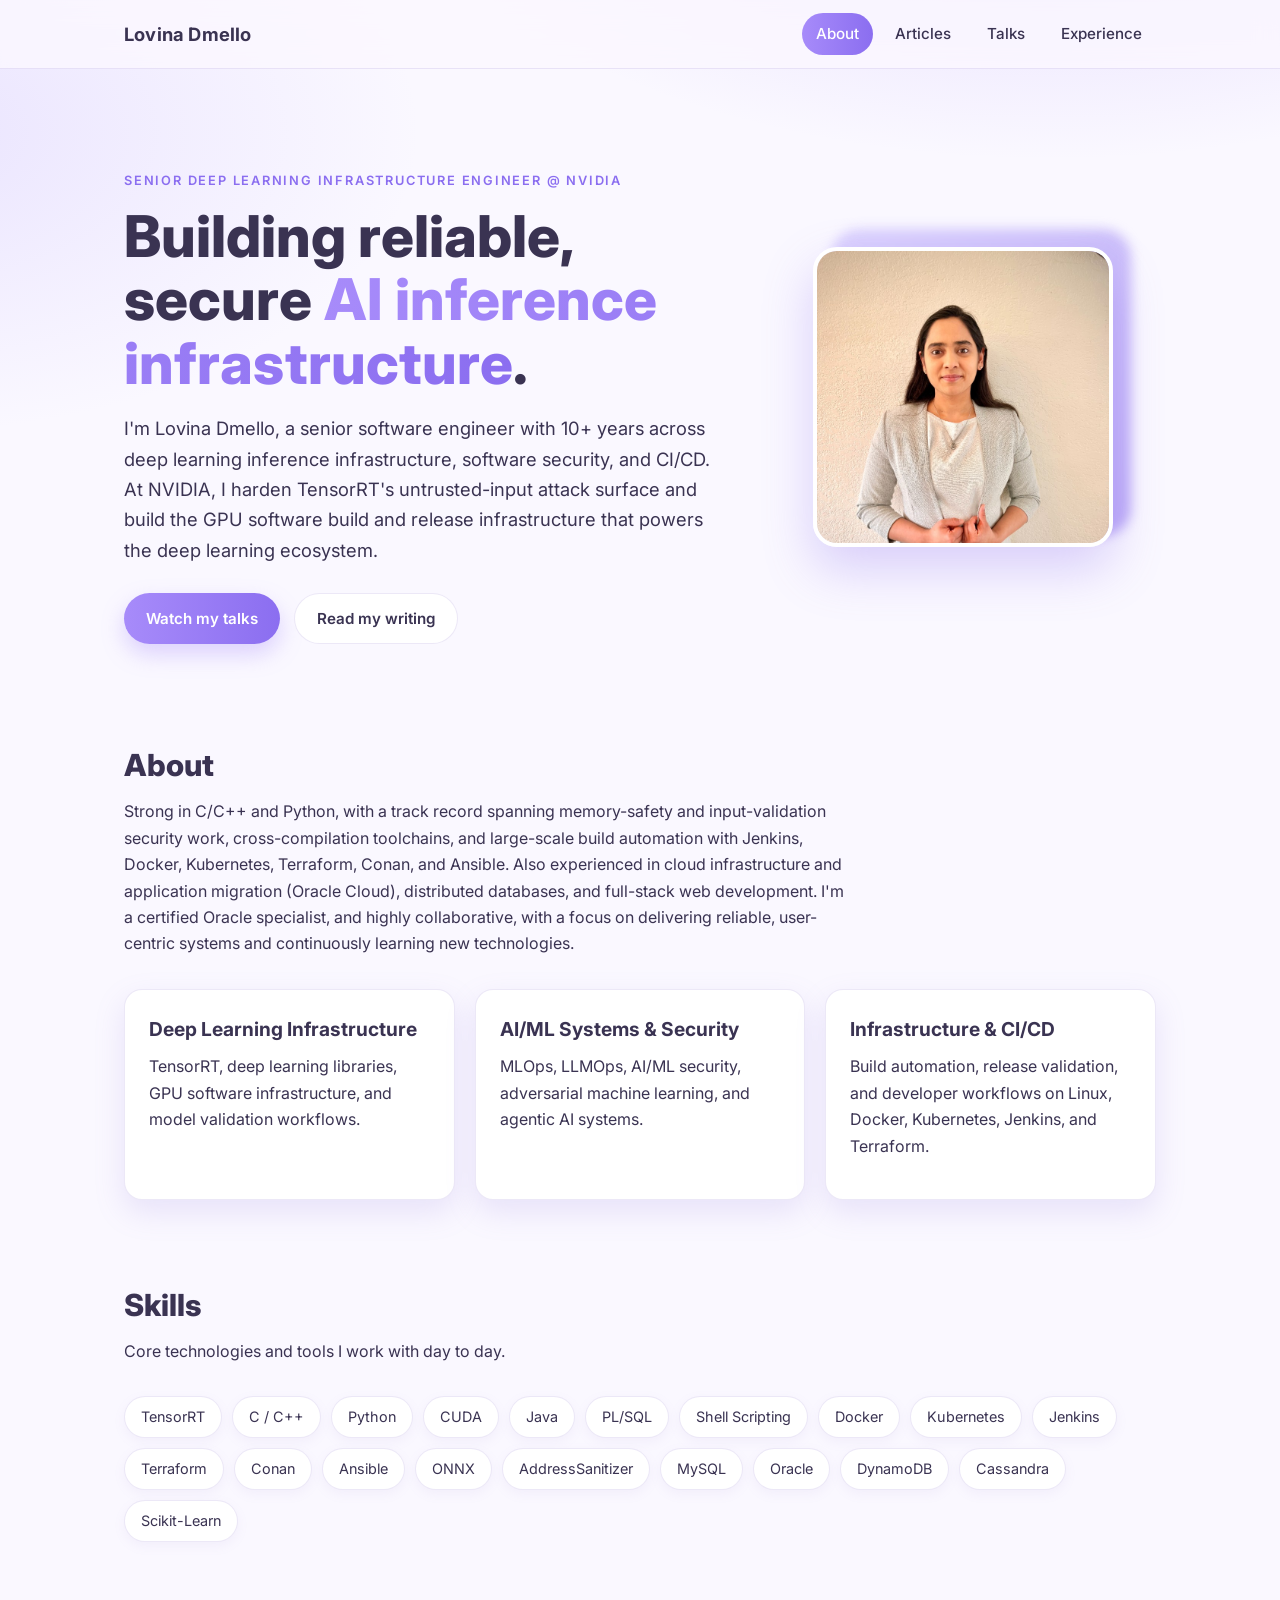
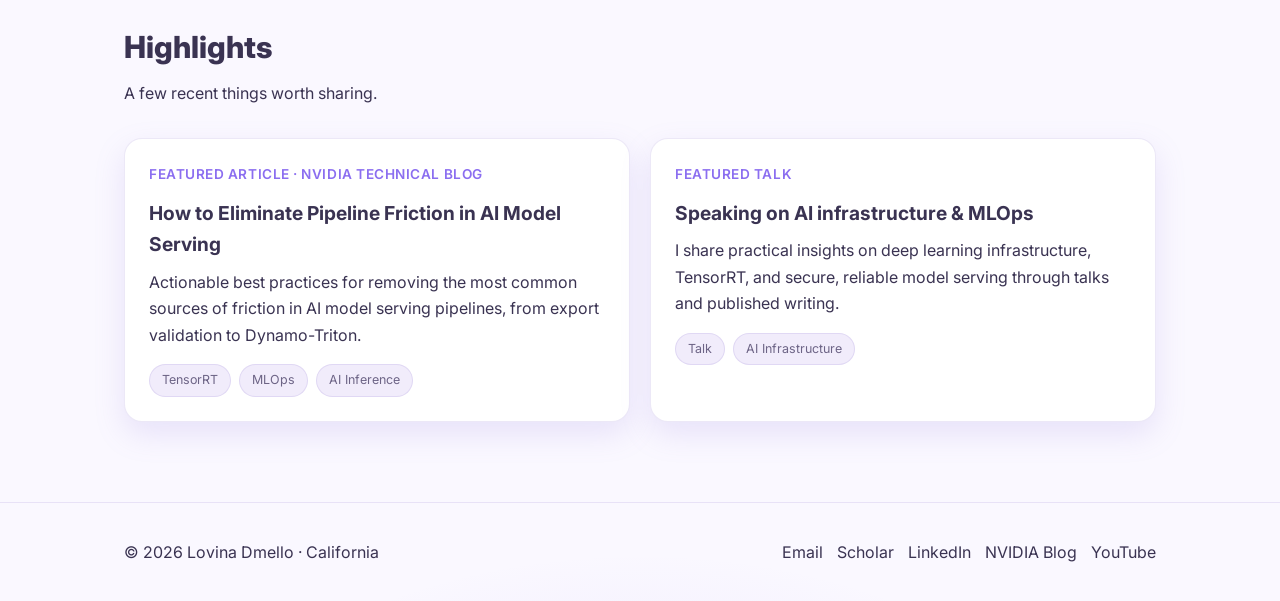
==== index.html @ cf15a2bb "feat: build personal portfolio site with about, articles, talks, and experience Add multi-page GitHu" ====
<!DOCTYPE html>
<html lang="en">
<head>
  <meta charset="UTF-8" />
  <meta name="viewport" content="width=device-width, initial-scale=1.0" />
  <title>Lovina Dmello - Senior Deep Learning Infrastructure Engineer</title>
  <meta name="description" content="Lovina Dmello is a Senior Deep Learning Infrastructure Software Engineer at NVIDIA working on TensorRT security, GPU build & release infrastructure, and MLOps." />
  <link rel="preconnect" href="https://fonts.googleapis.com" />
  <link rel="preconnect" href="https://fonts.gstatic.com" crossorigin />
  <link href="https://fonts.googleapis.com/css2?family=Inter:wght@400;500;600;700;800&display=swap" rel="stylesheet" />
  <link rel="stylesheet" href="styles.css" />
</head>
<body>
  <nav class="nav">
    <div class="nav-inner">
      <a class="brand" href="index.html">Lovina <span>Dmello</span></a>
      <div class="nav-links">
        <a href="index.html" class="active">About</a>
        <a href="articles.html">Articles</a>
        <a href="talks.html">Talks</a>
        <a href="experience.html">Experience</a>
      </div>
    </div>
  </nav>

  <header class="hero">
    <div class="container">
      <div class="hero-grid">
        <div>
          <p class="eyebrow">Senior Deep Learning Infrastructure Engineer @ NVIDIA</p>
          <h1>Building reliable, secure <span class="grad">AI inference infrastructure</span>.</h1>
          <p class="lead">
            I'm Lovina Dmello, a senior software engineer with 10+ years across deep
            learning inference infrastructure, software security, and CI/CD. At NVIDIA,
            I harden TensorRT's untrusted-input attack surface and build the GPU software
            build and release infrastructure that powers the deep learning ecosystem.
          </p>
          <div class="cta-row">
            <a class="btn btn-primary" href="talks.html">Watch my talks</a>
            <a class="btn btn-ghost" href="articles.html">Read my writing</a>
          </div>
        </div>
        <div class="hero-photo">
          <img src="assets/lovina.png" alt="Lovina Dmello" />
        </div>
      </div>
    </div>
  </header>

  <section>
    <div class="container">
      <h2 class="section-title">About</h2>
      <p class="section-sub">
        Strong in C/C++ and Python, with a track record spanning memory-safety and
        input-validation security work, cross-compilation toolchains, and large-scale
        build automation with Jenkins, Docker, Kubernetes, Terraform, Conan, and Ansible.
        Also experienced in cloud infrastructure and application migration (Oracle Cloud),
        distributed databases, and full-stack web development. I'm a certified Oracle
        specialist, and highly collaborative, with a focus on delivering reliable, user-centric
        systems and continuously learning new technologies.
      </p>

      <div class="grid grid-3">
        <div class="card">
          <h3>Deep Learning Infrastructure</h3>
          <p>TensorRT, deep learning libraries, GPU software infrastructure, and model validation workflows.</p>
        </div>
        <div class="card">
          <h3>AI/ML Systems &amp; Security</h3>
          <p>MLOps, LLMOps, AI/ML security, adversarial machine learning, and agentic AI systems.</p>
        </div>
        <div class="card">
          <h3>Infrastructure &amp; CI/CD</h3>
          <p>Build automation, release validation, and developer workflows on Linux, Docker, Kubernetes, Jenkins, and Terraform.</p>
        </div>
      </div>
    </div>
  </section>

  <section>
    <div class="container">
      <h2 class="section-title">Skills</h2>
      <p class="section-sub">Core technologies and tools I work with day to day.</p>
      <div class="chips">
        <span class="chip">TensorRT</span>
        <span class="chip">C / C++</span>
        <span class="chip">Python</span>
        <span class="chip">CUDA</span>
        <span class="chip">Java</span>
        <span class="chip">PL/SQL</span>
        <span class="chip">Shell Scripting</span>
        <span class="chip">Docker</span>
        <span class="chip">Kubernetes</span>
        <span class="chip">Jenkins</span>
        <span class="chip">Terraform</span>
        <span class="chip">Conan</span>
        <span class="chip">Ansible</span>
        <span class="chip">ONNX</span>
        <span class="chip">AddressSanitizer</span>
        <span class="chip">MySQL</span>
        <span class="chip">Oracle</span>
        <span class="chip">DynamoDB</span>
        <span class="chip">Cassandra</span>
        <span class="chip">Scikit-Learn</span>
      </div>
    </div>
  </section>

  <section>
    <div class="container">
      <h2 class="section-title">Highlights</h2>
      <p class="section-sub">A few recent things worth sharing.</p>
      <div class="grid grid-2">
        <a class="card" href="articles.html" style="text-decoration:none;color:inherit;">
          <div class="meta">FEATURED ARTICLE · NVIDIA TECHNICAL BLOG</div>
          <h3>How to Eliminate Pipeline Friction in AI Model Serving</h3>
          <p>Actionable best practices for removing the most common sources of friction in AI model serving pipelines, from export validation to Dynamo-Triton.</p>
          <div class="tag-row">
            <span class="tag">TensorRT</span>
            <span class="tag">MLOps</span>
            <span class="tag">AI Inference</span>
          </div>
        </a>
        <a class="card" href="talks.html" style="text-decoration:none;color:inherit;">
          <div class="meta">FEATURED TALK</div>
          <h3>Speaking on AI infrastructure &amp; MLOps</h3>
          <p>I share practical insights on deep learning infrastructure, TensorRT, and secure, reliable model serving through talks and published writing.</p>
          <div class="tag-row">
            <span class="tag">Talk</span>
            <span class="tag">AI Infrastructure</span>
          </div>
        </a>
      </div>
    </div>
  </section>

  <footer>
    <div class="container footer-inner">
      <div>© <span id="year"></span> Lovina Dmello · California</div>
      <div class="social">
        <a href="mailto:lovina.dmello.06@gmail.com">Email</a>
        <a href="https://scholar.google.com/citations?user=vqytSYoAAAAJ&hl=en" target="_blank" rel="noopener">Scholar</a>
        <a href="https://linkedin.com/in/lovina25" target="_blank" rel="noopener">LinkedIn</a>
        <a href="https://developer.nvidia.com/blog/author/ldmello/" target="_blank" rel="noopener">NVIDIA Blog</a>
        <a href="https://www.youtube.com/watch?v=XjI-AR4pt7Y" target="_blank" rel="noopener">YouTube</a>
      </div>
    </div>
  </footer>

  <script>
    document.getElementById("year").textContent = new Date().getFullYear();
  </script>
</body>
</html>
---- styles.css ----
:root {
  --bg: #faf8ff;
  --bg-soft: #f1ecfb;
  --card: #ffffff;
  --card-hover: #fbf8ff;
  --text: #3a3352;
  --muted: #3a3352;
  --accent: #a78bfa; /* lavender */
  --accent-2: #8b6ef0; /* violet */
  --accent-soft: #c4b5fd; /* light lavender */
  --border: rgba(120, 90, 200, 0.14);
  --shadow: 0 12px 30px rgba(150, 125, 220, 0.18);
  --radius: 18px;
  --max: 1080px;
}

* {
  box-sizing: border-box;
}

html {
  scroll-behavior: smooth;
}

body {
  margin: 0;
  font-family: "Inter", -apple-system, BlinkMacSystemFont, "Segoe UI", Roboto,
    Helvetica, Arial, sans-serif;
  background: radial-gradient(
      1100px 560px at 82% -8%,
      rgba(167, 139, 250, 0.30),
      transparent 60%
    ),
    radial-gradient(
      900px 520px at -8% 6%,
      rgba(196, 181, 253, 0.30),
      transparent 58%
    ),
    radial-gradient(
      820px 520px at 50% 112%,
      rgba(139, 110, 240, 0.16),
      transparent 60%
    ),
    var(--bg);
  color: var(--text);
  line-height: 1.65;
  -webkit-font-smoothing: antialiased;
}

a {
  color: #8b6ef0;
  text-decoration: none;
}

a:hover {
  text-decoration: underline;
}

.container {
  max-width: var(--max);
  margin: 0 auto;
  padding: 0 24px;
}

/* Navbar */
.nav {
  position: sticky;
  top: 0;
  z-index: 50;
  backdrop-filter: blur(12px);
  background: rgba(251, 248, 255, 0.78);
  border-bottom: 1px solid var(--border);
}

.nav-inner {
  display: flex;
  align-items: center;
  justify-content: space-between;
  height: 68px;
  max-width: var(--max);
  margin: 0 auto;
  padding: 0 24px;
}

.brand {
  font-weight: 700;
  font-size: 1.15rem;
  color: var(--text);
  letter-spacing: 0.2px;
}

.brand span {
  color: inherit;
}

.nav-links {
  display: flex;
  gap: 8px;
  flex-wrap: wrap;
}

.nav-links a {
  color: var(--muted);
  padding: 8px 14px;
  border-radius: 999px;
  font-weight: 500;
  font-size: 0.95rem;
  transition: all 0.2s ease;
}

.nav-links a:hover {
  color: var(--text);
  background: var(--bg-soft);
  text-decoration: none;
}

.nav-links a.active {
  color: #ffffff;
  background: linear-gradient(90deg, var(--accent), var(--accent-2));
}

/* Hero */
.hero {
  padding: 88px 0 56px;
}

.hero-grid {
  display: grid;
  grid-template-columns: 1.4fr 0.9fr;
  gap: 48px;
  align-items: center;
}

.hero-photo {
  position: relative;
  justify-self: center;
}

.hero-photo img {
  width: 300px;
  height: 300px;
  object-fit: cover;
  object-position: center top;
  border-radius: 24px;
  border: 4px solid #ffffff;
  box-shadow: 0 22px 50px rgba(139, 110, 240, 0.30);
}

.hero-photo::after {
  content: "";
  position: absolute;
  inset: -18px -18px 18px 18px;
  border-radius: 28px;
  background: linear-gradient(135deg, var(--accent-soft), var(--accent-2));
  z-index: -1;
  opacity: 0.55;
  filter: blur(6px);
}

.eyebrow {
  color: #8b6ef0;
  font-weight: 600;
  letter-spacing: 0.14em;
  text-transform: uppercase;
  font-size: 0.8rem;
  margin-bottom: 14px;
}

.hero h1 {
  font-size: clamp(2.2rem, 5vw, 3.6rem);
  line-height: 1.1;
  margin: 0 0 18px;
  font-weight: 800;
}

.hero h1 .grad {
  background: linear-gradient(90deg, var(--accent), var(--accent-2));
  -webkit-background-clip: text;
  background-clip: text;
  -webkit-text-fill-color: transparent;
}

.hero p.lead {
  font-size: 1.15rem;
  color: var(--muted);
  max-width: 720px;
}

.cta-row {
  display: flex;
  gap: 14px;
  flex-wrap: wrap;
  margin-top: 28px;
}

.btn {
  display: inline-flex;
  align-items: center;
  gap: 8px;
  padding: 12px 22px;
  border-radius: 999px;
  font-weight: 600;
  font-size: 0.95rem;
  transition: transform 0.15s ease, box-shadow 0.2s ease, background 0.2s ease;
}

.btn:hover {
  text-decoration: none;
  transform: translateY(-2px);
}

.btn-primary {
  background: linear-gradient(90deg, var(--accent), var(--accent-2));
  color: #ffffff;
  box-shadow: 0 10px 22px rgba(167, 139, 250, 0.36);
}

.btn-ghost {
  background: var(--card);
  color: var(--text);
  border: 1px solid var(--border);
}

/* Sections */
section {
  padding: 40px 0;
}

.section-title {
  font-size: 1.9rem;
  font-weight: 800;
  margin: 0 0 8px;
}

.section-sub {
  color: var(--muted);
  margin: 0 0 32px;
  max-width: 720px;
}

.page-head {
  padding: 64px 0 8px;
}

/* Cards */
.grid {
  display: grid;
  gap: 20px;
}

.grid-2 {
  grid-template-columns: repeat(2, 1fr);
}

.grid-3 {
  grid-template-columns: repeat(3, 1fr);
}

.card {
  background: var(--card);
  border: 1px solid var(--border);
  border-radius: var(--radius);
  padding: 24px;
  box-shadow: var(--shadow);
  transition: transform 0.2s ease, background 0.2s ease, border 0.2s ease,
    box-shadow 0.2s ease;
}

.card:hover {
  transform: translateY(-4px);
  background: var(--card-hover);
  border-color: rgba(167, 139, 250, 0.5);
  box-shadow: 0 18px 40px rgba(167, 139, 250, 0.22);
}

.card h3 {
  margin: 0 0 8px;
  font-size: 1.2rem;
}

.card .meta {
  color: #8b6ef0;
  font-size: 0.85rem;
  font-weight: 600;
  letter-spacing: 0.04em;
  margin-bottom: 12px;
}

.card p {
  color: var(--muted);
  margin: 0 0 16px;
}

.tag-row {
  display: flex;
  flex-wrap: wrap;
  gap: 8px;
}

.tag {
  font-size: 0.78rem;
  color: #6d6486;
  background: var(--bg-soft);
  border: 1px solid var(--border);
  padding: 5px 12px;
  border-radius: 999px;
}

/* Talk / video */
.talk {
  display: grid;
  grid-template-columns: 1.1fr 1fr;
  gap: 28px;
  align-items: center;
  background: var(--card);
  border: 1px solid var(--border);
  border-radius: var(--radius);
  padding: 24px;
  box-shadow: var(--shadow);
}

.video-wrap {
  position: relative;
  width: 100%;
  padding-top: 56.25%;
  border-radius: 14px;
  overflow: hidden;
  border: 1px solid var(--border);
}

.video-wrap iframe {
  position: absolute;
  inset: 0;
  width: 100%;
  height: 100%;
  border: 0;
}

/* Experience timeline */
.timeline {
  position: relative;
  margin-left: 6px;
  padding-left: 28px;
  border-left: 2px solid var(--border);
}

.tl-item {
  position: relative;
  padding: 0 0 34px 6px;
}

.tl-item::before {
  content: "";
  position: absolute;
  left: -37px;
  top: 4px;
  width: 14px;
  height: 14px;
  border-radius: 50%;
  background: linear-gradient(90deg, var(--accent), var(--accent-2));
  box-shadow: 0 0 0 4px rgba(167, 139, 250, 0.18);
}

.tl-item .when {
  color: #8b6ef0;
  font-weight: 600;
  font-size: 0.85rem;
}

.tl-item h3 {
  margin: 4px 0 2px;
  font-size: 1.15rem;
}

.tl-item .where {
  color: var(--muted);
  font-weight: 500;
  margin-bottom: 10px;
}

.tl-item ul {
  margin: 0;
  padding-left: 18px;
  color: var(--muted);
}

.tl-item ul li {
  margin-bottom: 6px;
}

/* Chips list (skills) */
.chips {
  display: flex;
  flex-wrap: wrap;
  gap: 10px;
}

.chip {
  background: var(--card);
  border: 1px solid var(--border);
  padding: 8px 16px;
  border-radius: 999px;
  font-size: 0.9rem;
  color: var(--text);
  box-shadow: 0 4px 12px rgba(150, 130, 200, 0.08);
}

.chip:hover {
  border-color: rgba(167, 139, 250, 0.6);
}

/* Footer */
footer {
  border-top: 1px solid var(--border);
  margin-top: 40px;
  padding: 36px 0;
  color: var(--muted);
}

.footer-inner {
  display: flex;
  align-items: center;
  justify-content: space-between;
  flex-wrap: wrap;
  gap: 16px;
}

.social {
  display: flex;
  gap: 14px;
}

.social a {
  color: var(--muted);
}

.social a:hover {
  color: #8b6ef0;
  text-decoration: none;
}

@media (max-width: 820px) {
  .grid-2,
  .grid-3 {
    grid-template-columns: 1fr;
  }
  .talk {
    grid-template-columns: 1fr;
  }
  .hero-grid {
    grid-template-columns: 1fr;
    gap: 40px;
  }
  .hero-photo {
    order: -1;
  }
  .hero-photo img {
    width: 240px;
    height: 240px;
  }
  .nav-inner {
    height: auto;
    padding: 12px 24px;
    flex-direction: column;
    gap: 10px;
  }
}
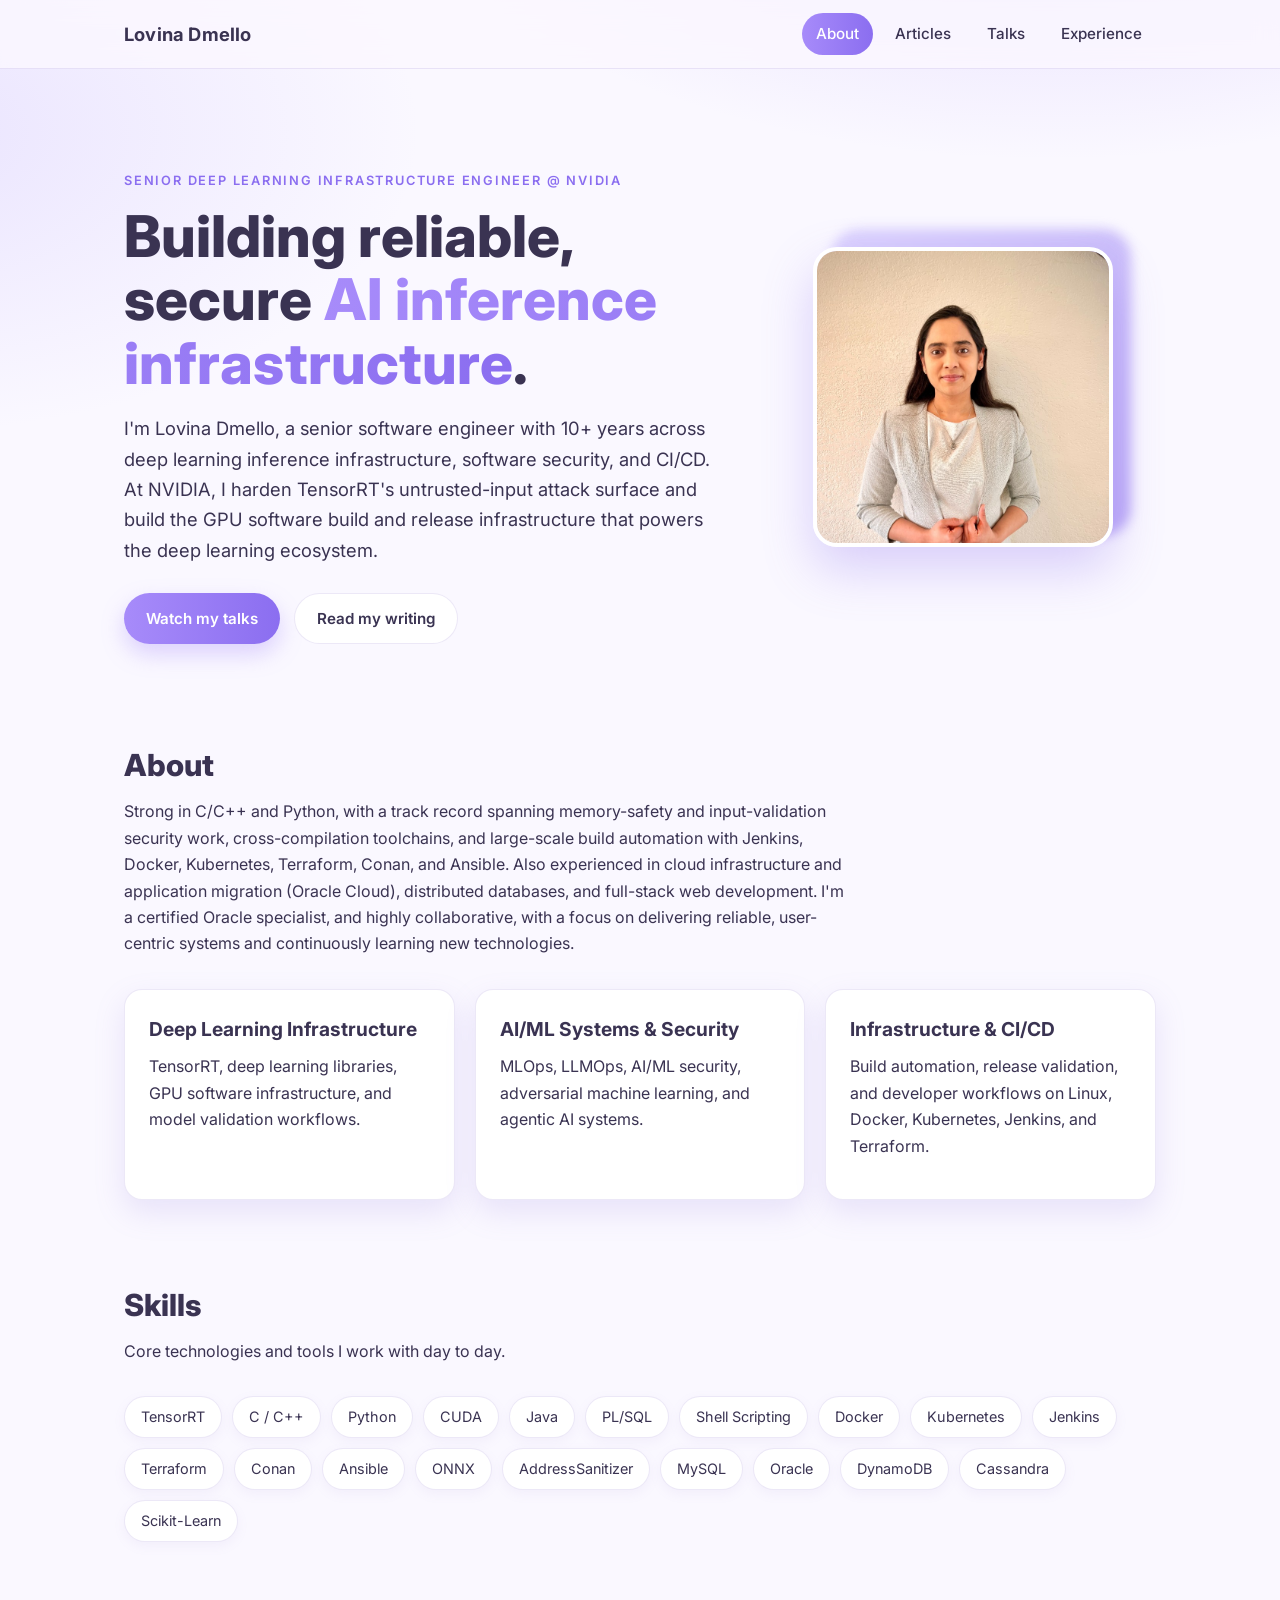
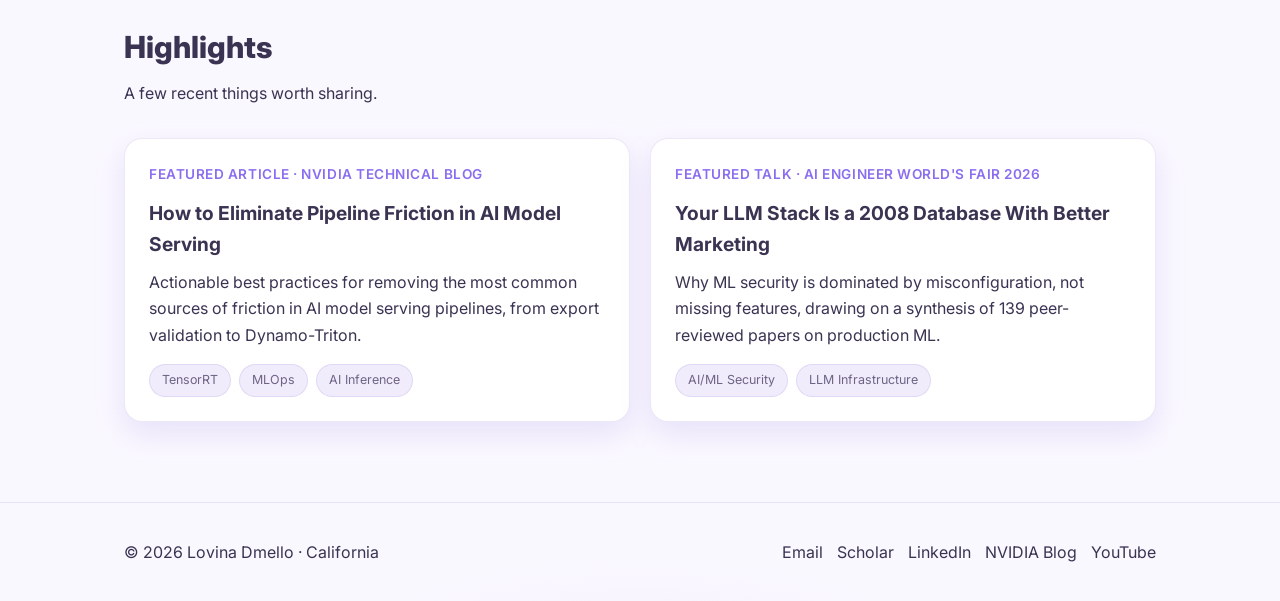
==== commit 6225b3eb: "fix: correct featured talk title and description to match actual YouTube video Update talk to 'Your " ====
--- a/index.html
+++ b/index.html
@@ -122,12 +122,12 @@
           </div>
         </a>
         <a class="card" href="talks.html" style="text-decoration:none;color:inherit;">
-          <div class="meta">FEATURED TALK</div>
-          <h3>Speaking on AI infrastructure &amp; MLOps</h3>
-          <p>I share practical insights on deep learning infrastructure, TensorRT, and secure, reliable model serving through talks and published writing.</p>
+          <div class="meta">FEATURED TALK · AI ENGINEER WORLD'S FAIR 2026</div>
+          <h3>Your LLM Stack Is a 2008 Database With Better Marketing</h3>
+          <p>Why ML security is dominated by misconfiguration, not missing features, drawing on a synthesis of 139 peer-reviewed papers on production ML.</p>
           <div class="tag-row">
-            <span class="tag">Talk</span>
-            <span class="tag">AI Infrastructure</span>
+            <span class="tag">AI/ML Security</span>
+            <span class="tag">LLM Infrastructure</span>
           </div>
         </a>
       </div>
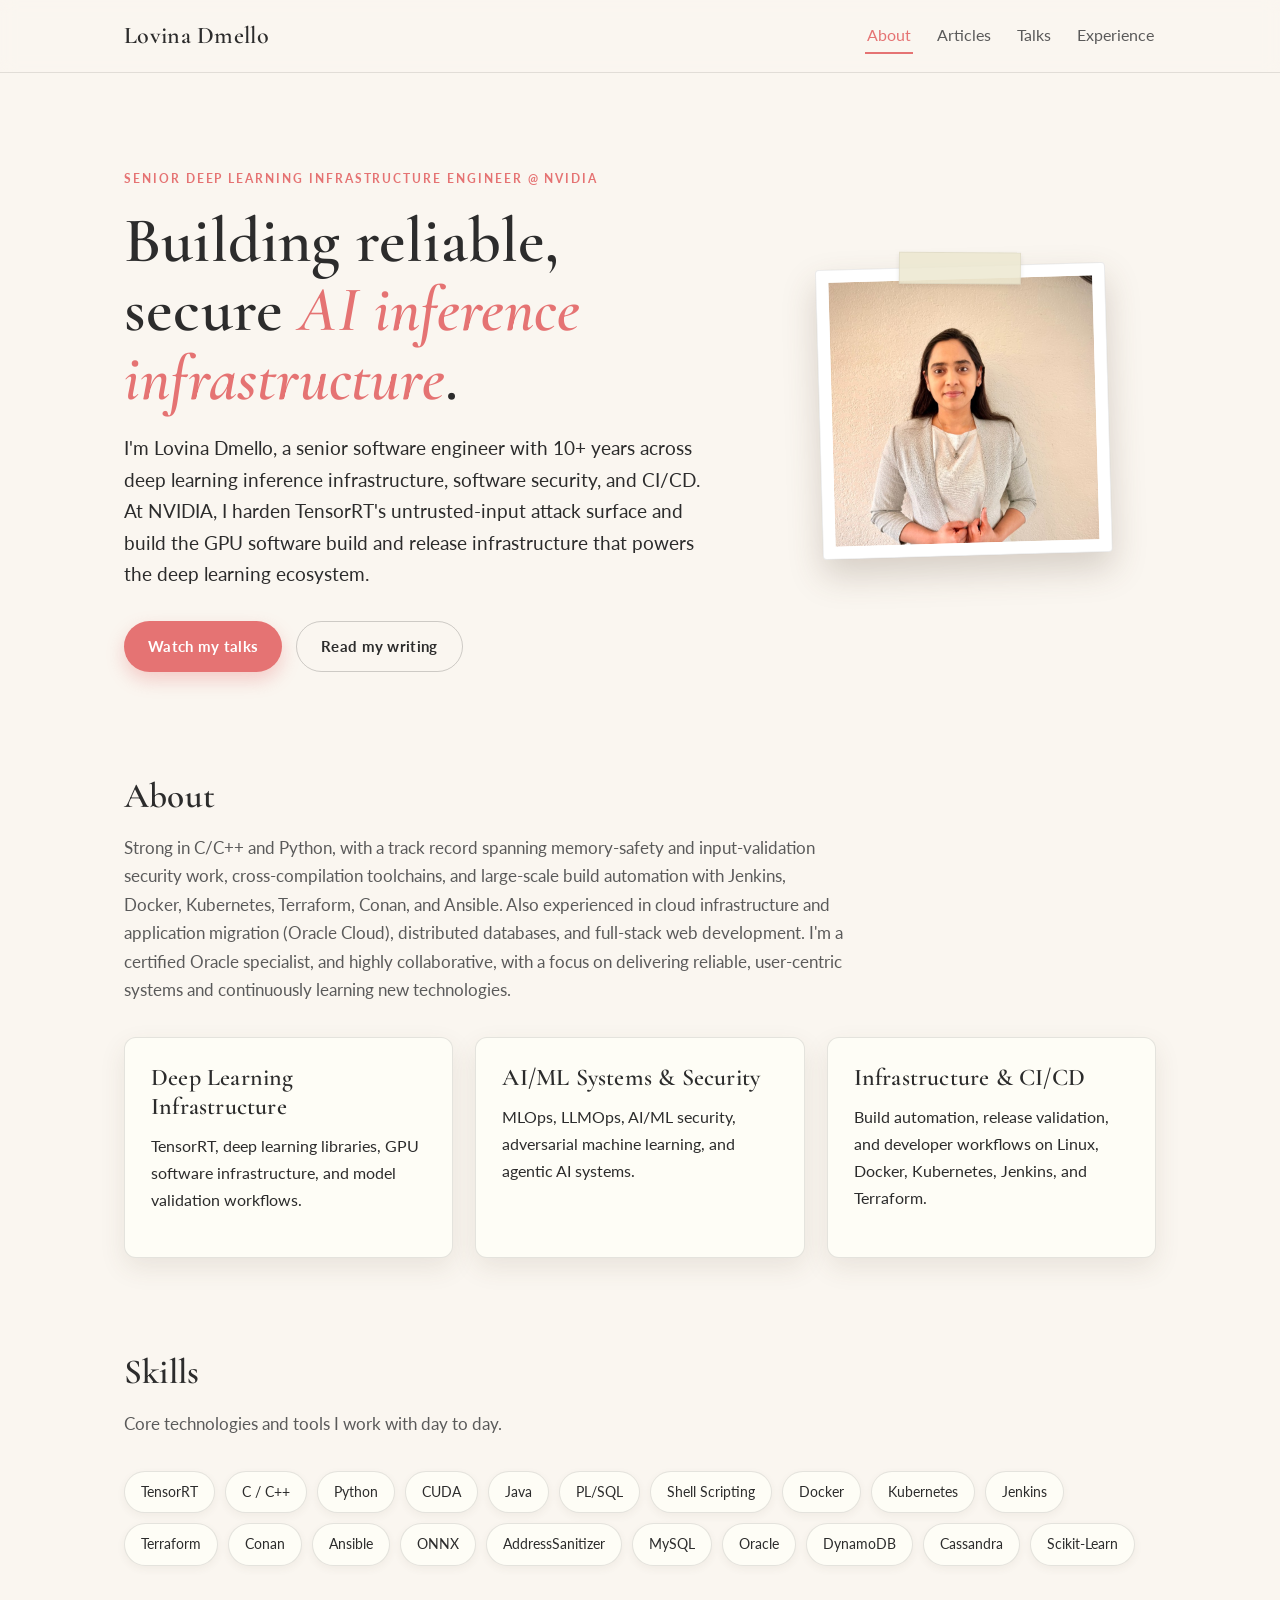
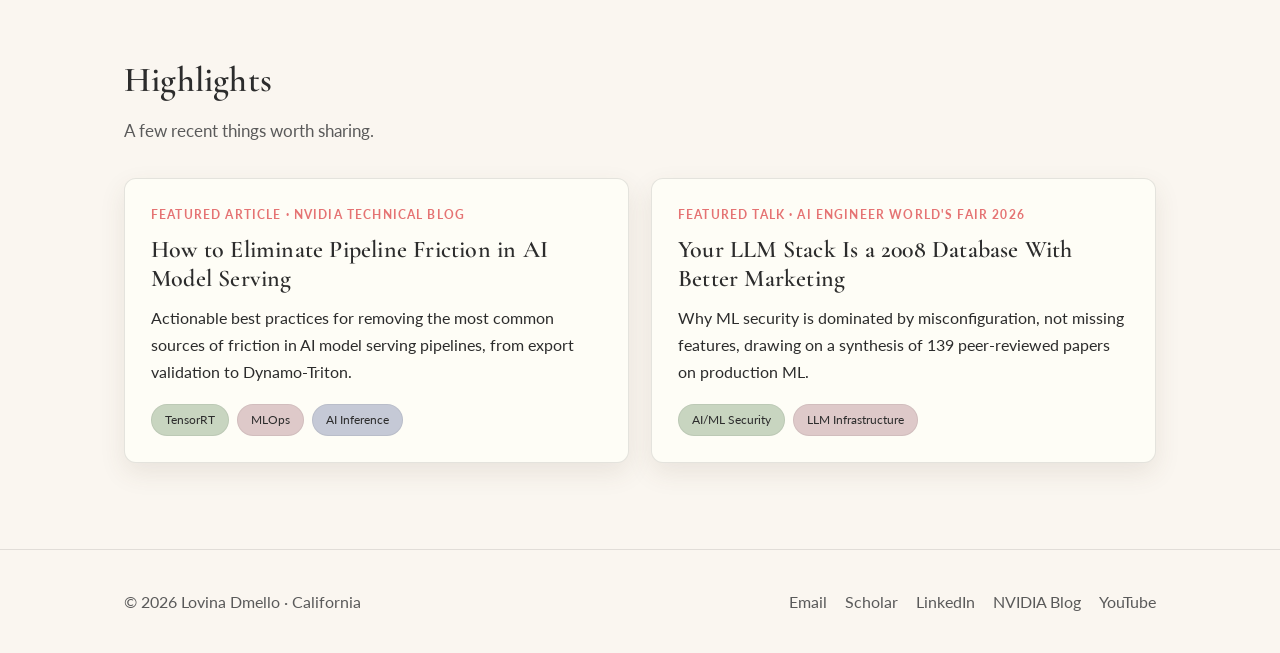
==== commit 64e850ce: "style: adopt calm paper theme with Cormorant Garamond and Lato Rework the site palette to a warm pap" ====
--- a/index.html
+++ b/index.html
@@ -7,7 +7,7 @@
   <meta name="description" content="Lovina Dmello is a Senior Deep Learning Infrastructure Software Engineer at NVIDIA working on TensorRT security, GPU build & release infrastructure, and MLOps." />
   <link rel="preconnect" href="https://fonts.googleapis.com" />
   <link rel="preconnect" href="https://fonts.gstatic.com" crossorigin />
-  <link href="https://fonts.googleapis.com/css2?family=Inter:wght@400;500;600;700;800&display=swap" rel="stylesheet" />
+  <link href="https://fonts.googleapis.com/css2?family=Cormorant+Garamond:ital,wght@0,400;0,500;0,600;1,400;1,500;1,600&family=Lato:ital,wght@0,300;0,400;0,700;1,400&display=swap" rel="stylesheet" />
   <link rel="stylesheet" href="styles.css" />
 </head>
 <body>
--- a/styles.css
+++ b/styles.css
@@ -1,16 +1,26 @@
 :root {
-  --bg: #faf8ff;
-  --bg-soft: #f1ecfb;
-  --card: #ffffff;
-  --card-hover: #fbf8ff;
-  --text: #3a3352;
-  --muted: #3a3352;
-  --accent: #a78bfa; /* lavender */
-  --accent-2: #8b6ef0; /* violet */
-  --accent-soft: #c4b5fd; /* light lavender */
-  --border: rgba(120, 90, 200, 0.14);
-  --shadow: 0 12px 30px rgba(150, 125, 220, 0.18);
-  --radius: 18px;
+  --font-serif: "Cormorant Garamond", Georgia, serif;
+  --font-body: "Lato", -apple-system, BlinkMacSystemFont, "Segoe UI", sans-serif;
+
+  --paper-bg: #faf6f0;
+  --paper-card: #fefdf6;
+  --cream: #ede8d0;
+  --coral: #e57373;
+  --coral-soft: #f0a5a5;
+
+  --ink-dark: #2c2c2c;
+  --ink-mid: #5a5a5a;
+  --ink-light: #8a8a8a;
+  --link: #5472d3;
+
+  --sage: #c8d5c0;
+  --rose: #dec9c9;
+  --blue-gray: #c5c9d6;
+  --taupe: #d9cfc4;
+
+  --border: rgba(0, 0, 0, 0.1);
+  --shadow: 0 10px 26px rgba(90, 70, 50, 0.10);
+  --radius: 12px;
   --max: 1080px;
 }
 
@@ -24,31 +34,28 @@
 
 body {
   margin: 0;
-  font-family: "Inter", -apple-system, BlinkMacSystemFont, "Segoe UI", Roboto,
-    Helvetica, Arial, sans-serif;
-  background: radial-gradient(
-      1100px 560px at 82% -8%,
-      rgba(167, 139, 250, 0.30),
-      transparent 60%
-    ),
-    radial-gradient(
-      900px 520px at -8% 6%,
-      rgba(196, 181, 253, 0.30),
-      transparent 58%
-    ),
-    radial-gradient(
-      820px 520px at 50% 112%,
-      rgba(139, 110, 240, 0.16),
-      transparent 60%
-    ),
-    var(--bg);
-  color: var(--text);
-  line-height: 1.65;
+  font-family: var(--font-body);
+  font-weight: 400;
+  background-color: var(--paper-bg);
+  color: var(--ink-dark);
+  line-height: 1.7;
   -webkit-font-smoothing: antialiased;
 }
 
+h1,
+h2,
+h3,
+.brand,
+.section-title,
+.hero h1,
+.card h3 {
+  font-family: var(--font-serif);
+  font-weight: 600;
+  letter-spacing: 0.2px;
+}
+
 a {
-  color: #8b6ef0;
+  color: var(--link);
   text-decoration: none;
 }
 
@@ -67,8 +74,8 @@
   position: sticky;
   top: 0;
   z-index: 50;
-  backdrop-filter: blur(12px);
-  background: rgba(251, 248, 255, 0.78);
+  backdrop-filter: blur(8px);
+  background: rgba(250, 246, 240, 0.82);
   border-bottom: 1px solid var(--border);
 }
 
@@ -76,17 +83,16 @@
   display: flex;
   align-items: center;
   justify-content: space-between;
-  height: 68px;
+  height: 72px;
   max-width: var(--max);
   margin: 0 auto;
   padding: 0 24px;
 }
 
 .brand {
-  font-weight: 700;
-  font-size: 1.15rem;
-  color: var(--text);
-  letter-spacing: 0.2px;
+  font-size: 1.5rem;
+  color: var(--ink-dark);
+  letter-spacing: 0.3px;
 }
 
 .brand span {
@@ -95,94 +101,97 @@
 
 .nav-links {
   display: flex;
-  gap: 8px;
+  gap: 22px;
   flex-wrap: wrap;
 }
 
 .nav-links a {
-  color: var(--muted);
-  padding: 8px 14px;
-  border-radius: 999px;
-  font-weight: 500;
-  font-size: 0.95rem;
-  transition: all 0.2s ease;
+  color: var(--ink-mid);
+  font-size: 0.98rem;
+  font-weight: 400;
+  padding: 4px 2px;
+  border-bottom: 2px solid transparent;
+  transition: color 0.2s ease, border-color 0.2s ease;
 }
 
 .nav-links a:hover {
-  color: var(--text);
-  background: var(--bg-soft);
+  color: var(--ink-dark);
   text-decoration: none;
+  border-bottom-color: var(--coral-soft);
 }
 
 .nav-links a.active {
-  color: #ffffff;
-  background: linear-gradient(90deg, var(--accent), var(--accent-2));
+  color: var(--coral);
+  border-bottom-color: var(--coral);
 }
 
 /* Hero */
 .hero {
-  padding: 88px 0 56px;
+  padding: 84px 0 52px;
 }
 
 .hero-grid {
   display: grid;
   grid-template-columns: 1.4fr 0.9fr;
-  gap: 48px;
+  gap: 52px;
   align-items: center;
 }
 
 .hero-photo {
   position: relative;
   justify-self: center;
+  transform: rotate(-1.6deg);
 }
 
 .hero-photo img {
-  width: 300px;
-  height: 300px;
+  width: 290px;
+  height: 290px;
   object-fit: cover;
   object-position: center top;
-  border-radius: 24px;
-  border: 4px solid #ffffff;
-  box-shadow: 0 22px 50px rgba(139, 110, 240, 0.30);
-}
-
-.hero-photo::after {
+  border-radius: 4px;
+  background: #fff;
+  padding: 12px;
+  border: 1px solid rgba(0, 0, 0, 0.08);
+  box-shadow: 0 16px 34px rgba(90, 70, 50, 0.22);
+}
+
+.hero-photo::before {
   content: "";
   position: absolute;
-  inset: -18px -18px 18px 18px;
-  border-radius: 28px;
-  background: linear-gradient(135deg, var(--accent-soft), var(--accent-2));
-  z-index: -1;
-  opacity: 0.55;
-  filter: blur(6px);
+  top: -14px;
+  left: 50%;
+  transform: translateX(-50%) rotate(2deg);
+  width: 120px;
+  height: 30px;
+  background: rgba(237, 232, 208, 0.85);
+  border: 1px solid rgba(0, 0, 0, 0.05);
+  box-shadow: 0 2px 5px rgba(0, 0, 0, 0.08);
 }
 
 .eyebrow {
-  color: #8b6ef0;
-  font-weight: 600;
-  letter-spacing: 0.14em;
+  color: var(--coral);
+  font-weight: 700;
+  letter-spacing: 0.16em;
   text-transform: uppercase;
-  font-size: 0.8rem;
-  margin-bottom: 14px;
+  font-size: 0.76rem;
+  margin-bottom: 16px;
 }
 
 .hero h1 {
-  font-size: clamp(2.2rem, 5vw, 3.6rem);
-  line-height: 1.1;
-  margin: 0 0 18px;
-  font-weight: 800;
+  font-size: clamp(2.6rem, 5.5vw, 4rem);
+  line-height: 1.08;
+  margin: 0 0 20px;
+  color: var(--ink-dark);
 }
 
 .hero h1 .grad {
-  background: linear-gradient(90deg, var(--accent), var(--accent-2));
-  -webkit-background-clip: text;
-  background-clip: text;
-  -webkit-text-fill-color: transparent;
+  color: var(--coral);
+  font-style: italic;
 }
 
 .hero p.lead {
-  font-size: 1.15rem;
-  color: var(--muted);
+  font-size: 1.16rem;
+  color: var(--ink-dark);
   max-width: 720px;
 }
 
@@ -190,17 +199,19 @@
   display: flex;
   gap: 14px;
   flex-wrap: wrap;
-  margin-top: 28px;
+  margin-top: 30px;
 }
 
 .btn {
   display: inline-flex;
   align-items: center;
   gap: 8px;
-  padding: 12px 22px;
+  padding: 12px 24px;
   border-radius: 999px;
-  font-weight: 600;
-  font-size: 0.95rem;
+  font-family: var(--font-body);
+  font-weight: 700;
+  font-size: 0.92rem;
+  letter-spacing: 0.02em;
   transition: transform 0.15s ease, box-shadow 0.2s ease, background 0.2s ease;
 }
 
@@ -210,42 +221,51 @@
 }
 
 .btn-primary {
-  background: linear-gradient(90deg, var(--accent), var(--accent-2));
-  color: #ffffff;
-  box-shadow: 0 10px 22px rgba(167, 139, 250, 0.36);
+  background: var(--coral);
+  color: #fff;
+  box-shadow: 0 8px 18px rgba(229, 115, 115, 0.32);
+}
+
+.btn-primary:hover {
+  background: #d96666;
 }
 
 .btn-ghost {
-  background: var(--card);
-  color: var(--text);
-  border: 1px solid var(--border);
+  background: transparent;
+  color: var(--ink-dark);
+  border: 1px solid rgba(0, 0, 0, 0.18);
+}
+
+.btn-ghost:hover {
+  background: rgba(0, 0, 0, 0.03);
 }
 
 /* Sections */
 section {
-  padding: 40px 0;
+  padding: 42px 0;
 }
 
 .section-title {
-  font-size: 1.9rem;
-  font-weight: 800;
+  font-size: 2.2rem;
   margin: 0 0 8px;
+  color: var(--ink-dark);
 }
 
 .section-sub {
-  color: var(--muted);
+  color: var(--ink-mid);
   margin: 0 0 32px;
   max-width: 720px;
+  font-size: 1.05rem;
 }
 
 .page-head {
-  padding: 64px 0 8px;
+  padding: 66px 0 8px;
 }
 
 /* Cards */
 .grid {
   display: grid;
-  gap: 20px;
+  gap: 22px;
 }
 
 .grid-2 {
@@ -257,38 +277,38 @@
 }
 
 .card {
-  background: var(--card);
+  background: var(--paper-card);
   border: 1px solid var(--border);
   border-radius: var(--radius);
-  padding: 24px;
+  padding: 26px;
   box-shadow: var(--shadow);
-  transition: transform 0.2s ease, background 0.2s ease, border 0.2s ease,
-    box-shadow 0.2s ease;
+  transition: transform 0.2s ease, box-shadow 0.2s ease;
 }
 
 .card:hover {
   transform: translateY(-4px);
-  background: var(--card-hover);
-  border-color: rgba(167, 139, 250, 0.5);
-  box-shadow: 0 18px 40px rgba(167, 139, 250, 0.22);
+  box-shadow: 0 16px 34px rgba(90, 70, 50, 0.16);
 }
 
 .card h3 {
-  margin: 0 0 8px;
-  font-size: 1.2rem;
+  margin: 0 0 10px;
+  font-size: 1.5rem;
+  line-height: 1.2;
+  color: var(--ink-dark);
 }
 
 .card .meta {
-  color: #8b6ef0;
-  font-size: 0.85rem;
-  font-weight: 600;
-  letter-spacing: 0.04em;
+  color: var(--coral);
+  font-size: 0.72rem;
+  font-weight: 700;
+  letter-spacing: 0.1em;
+  text-transform: uppercase;
   margin-bottom: 12px;
 }
 
 .card p {
-  color: var(--muted);
-  margin: 0 0 16px;
+  color: var(--ink-dark);
+  margin: 0 0 18px;
 }
 
 .tag-row {
@@ -298,24 +318,37 @@
 }
 
 .tag {
-  font-size: 0.78rem;
-  color: #6d6486;
-  background: var(--bg-soft);
-  border: 1px solid var(--border);
-  padding: 5px 12px;
+  font-size: 0.76rem;
+  color: var(--ink-dark);
+  background: var(--cream);
+  border: 1px solid rgba(0, 0, 0, 0.06);
+  padding: 5px 13px;
   border-radius: 999px;
+}
+
+.tag:nth-child(4n + 1) {
+  background: var(--sage);
+}
+.tag:nth-child(4n + 2) {
+  background: var(--rose);
+}
+.tag:nth-child(4n + 3) {
+  background: var(--blue-gray);
+}
+.tag:nth-child(4n + 4) {
+  background: var(--taupe);
 }
 
 /* Talk / video */
 .talk {
   display: grid;
   grid-template-columns: 1.1fr 1fr;
-  gap: 28px;
+  gap: 30px;
   align-items: center;
-  background: var(--card);
+  background: var(--paper-card);
   border: 1px solid var(--border);
   border-radius: var(--radius);
-  padding: 24px;
+  padding: 26px;
   box-shadow: var(--shadow);
 }
 
@@ -323,7 +356,7 @@
   position: relative;
   width: 100%;
   padding-top: 56.25%;
-  border-radius: 14px;
+  border-radius: 8px;
   overflow: hidden;
   border: 1px solid var(--border);
 }
@@ -340,52 +373,57 @@
 .timeline {
   position: relative;
   margin-left: 6px;
-  padding-left: 28px;
-  border-left: 2px solid var(--border);
+  padding-left: 30px;
+  border-left: 2px solid rgba(229, 115, 115, 0.35);
 }
 
 .tl-item {
   position: relative;
-  padding: 0 0 34px 6px;
+  padding: 0 0 36px 6px;
 }
 
 .tl-item::before {
   content: "";
   position: absolute;
-  left: -37px;
-  top: 4px;
+  left: -39px;
+  top: 6px;
   width: 14px;
   height: 14px;
   border-radius: 50%;
-  background: linear-gradient(90deg, var(--accent), var(--accent-2));
-  box-shadow: 0 0 0 4px rgba(167, 139, 250, 0.18);
+  background: var(--coral);
+  box-shadow: 0 0 0 4px rgba(229, 115, 115, 0.16);
 }
 
 .tl-item .when {
-  color: #8b6ef0;
-  font-weight: 600;
-  font-size: 0.85rem;
+  color: var(--coral);
+  font-weight: 700;
+  font-size: 0.8rem;
+  letter-spacing: 0.06em;
+  text-transform: uppercase;
 }
 
 .tl-item h3 {
-  margin: 4px 0 2px;
-  font-size: 1.15rem;
+  margin: 6px 0 2px;
+  font-size: 1.5rem;
+  color: var(--ink-dark);
 }
 
 .tl-item .where {
-  color: var(--muted);
-  font-weight: 500;
-  margin-bottom: 10px;
+  color: var(--ink-mid);
+  font-weight: 400;
+  font-style: italic;
+  margin-bottom: 12px;
+  font-size: 1.05rem;
 }
 
 .tl-item ul {
   margin: 0;
   padding-left: 18px;
-  color: var(--muted);
+  color: var(--ink-dark);
 }
 
 .tl-item ul li {
-  margin-bottom: 6px;
+  margin-bottom: 7px;
 }
 
 /* Chips list (skills) */
@@ -396,25 +434,25 @@
 }
 
 .chip {
-  background: var(--card);
+  background: var(--paper-card);
   border: 1px solid var(--border);
   padding: 8px 16px;
   border-radius: 999px;
   font-size: 0.9rem;
-  color: var(--text);
-  box-shadow: 0 4px 12px rgba(150, 130, 200, 0.08);
+  color: var(--ink-dark);
+  box-shadow: 0 3px 8px rgba(90, 70, 50, 0.06);
 }
 
 .chip:hover {
-  border-color: rgba(167, 139, 250, 0.6);
+  border-color: var(--coral-soft);
 }
 
 /* Footer */
 footer {
   border-top: 1px solid var(--border);
-  margin-top: 40px;
-  padding: 36px 0;
-  color: var(--muted);
+  margin-top: 44px;
+  padding: 38px 0;
+  color: var(--ink-mid);
 }
 
 .footer-inner {
@@ -427,15 +465,15 @@
 
 .social {
   display: flex;
-  gap: 14px;
+  gap: 18px;
 }
 
 .social a {
-  color: var(--muted);
+  color: var(--ink-mid);
 }
 
 .social a:hover {
-  color: #8b6ef0;
+  color: var(--coral);
   text-decoration: none;
 }
 
@@ -449,7 +487,7 @@
   }
   .hero-grid {
     grid-template-columns: 1fr;
-    gap: 40px;
+    gap: 44px;
   }
   .hero-photo {
     order: -1;
@@ -460,8 +498,8 @@
   }
   .nav-inner {
     height: auto;
-    padding: 12px 24px;
+    padding: 14px 24px;
     flex-direction: column;
-    gap: 10px;
+    gap: 12px;
   }
 }
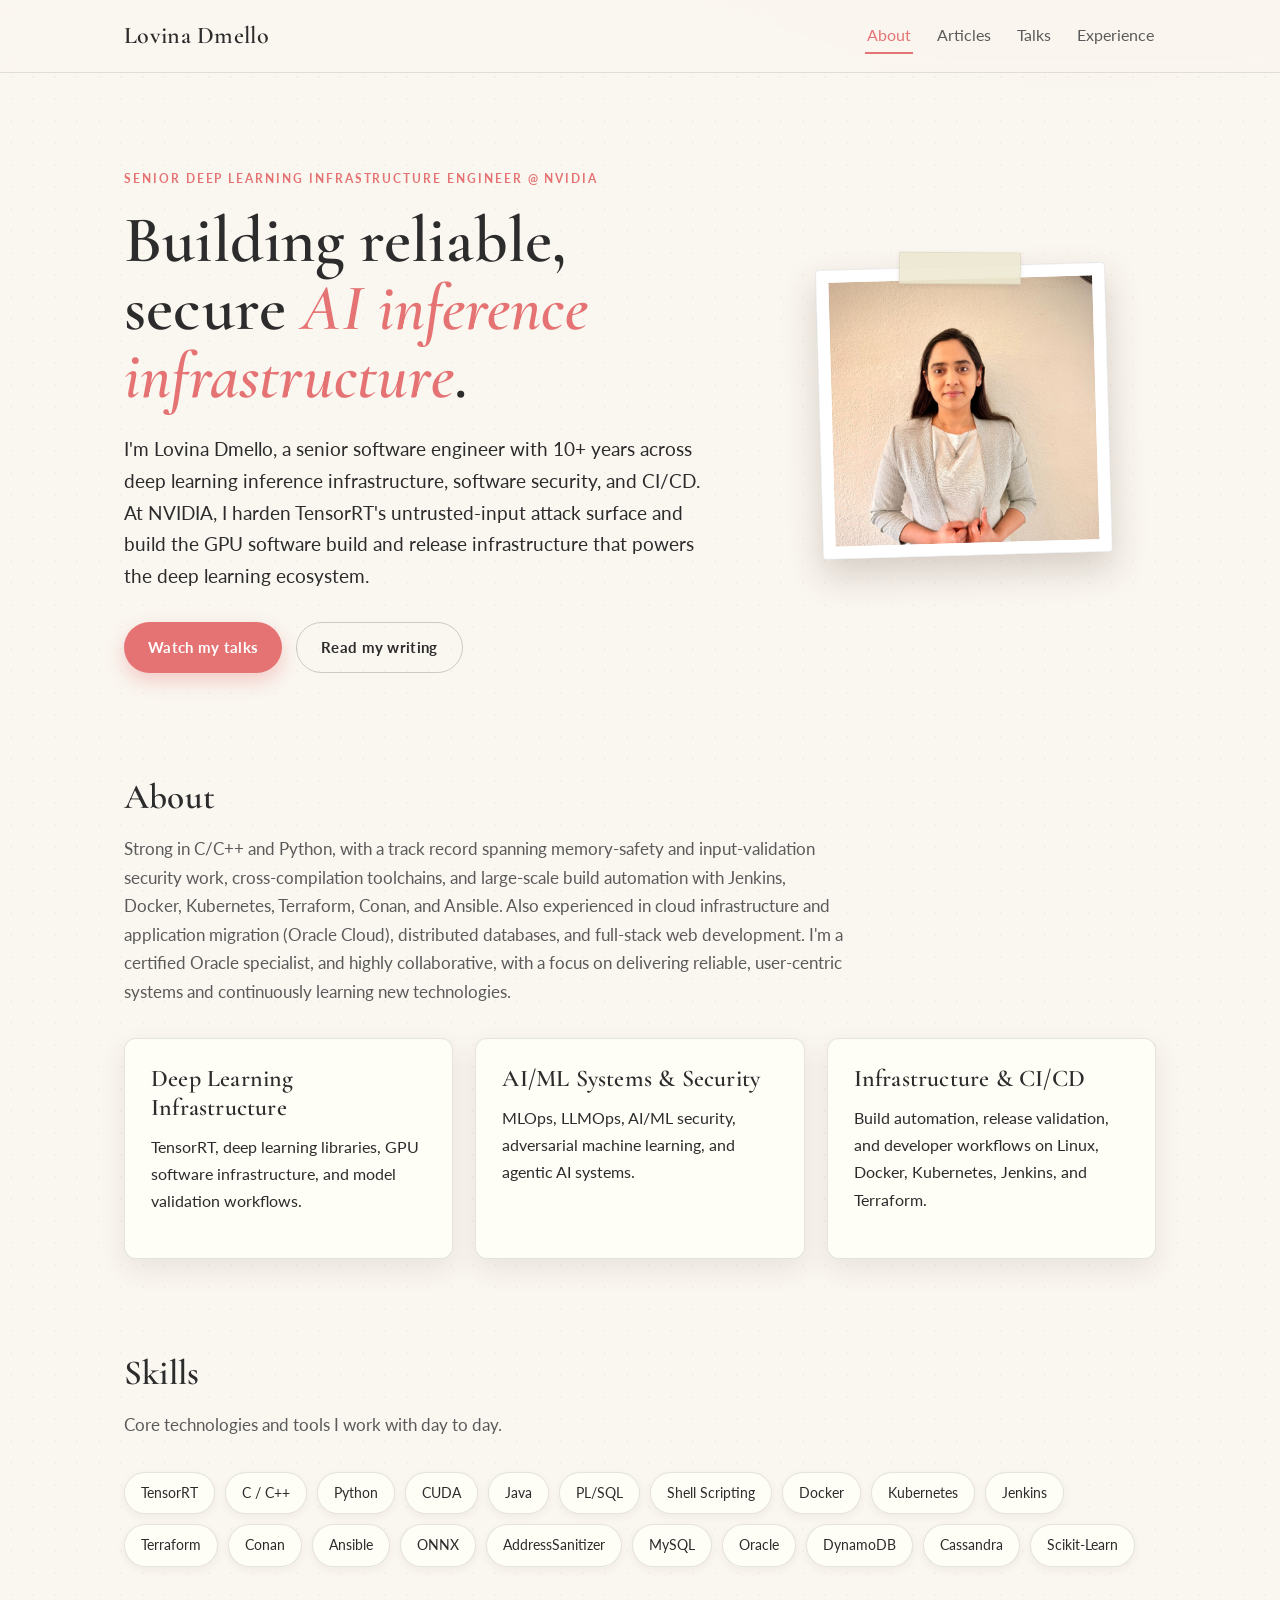
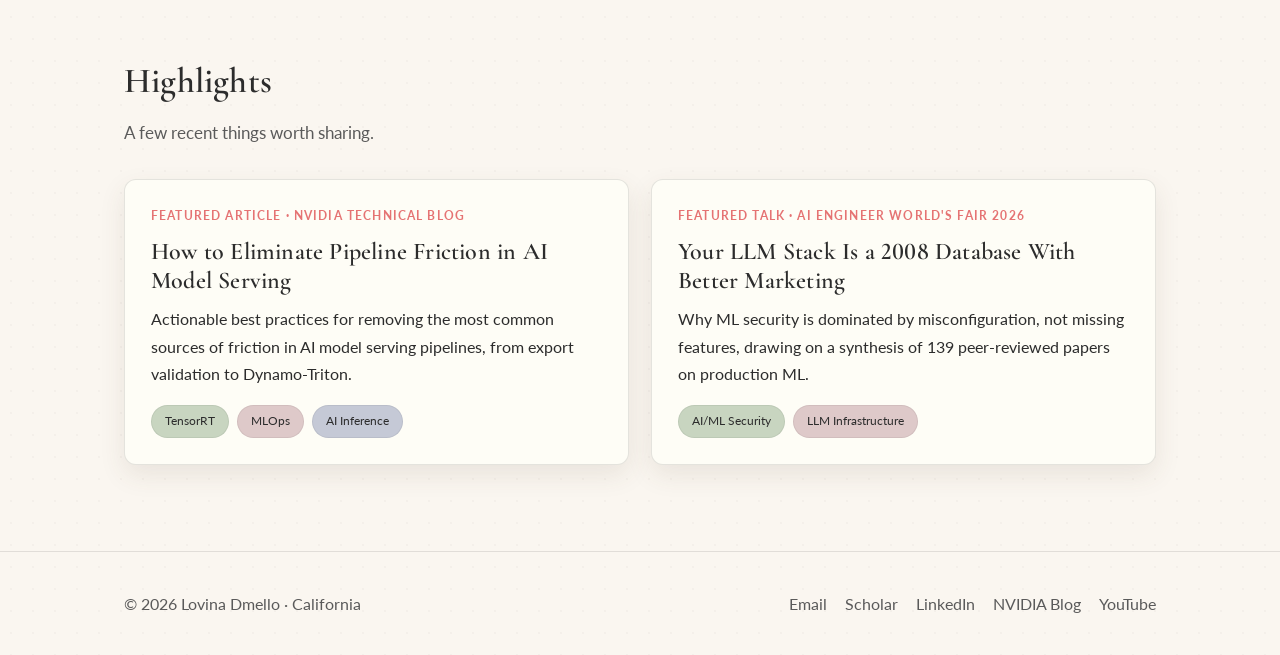
==== commit f6147be3: "style: polish paper theme with lining figures, texture, favicon, and refinements Enable lining numer" ====
--- a/index.html
+++ b/index.html
@@ -3,6 +3,7 @@
 <head>
   <meta charset="UTF-8" />
   <meta name="viewport" content="width=device-width, initial-scale=1.0" />
+  <link rel="icon" href="favicon.svg" type="image/svg+xml" />
   <title>Lovina Dmello - Senior Deep Learning Infrastructure Engineer</title>
   <meta name="description" content="Lovina Dmello is a Senior Deep Learning Infrastructure Software Engineer at NVIDIA working on TensorRT security, GPU build & release infrastructure, and MLOps." />
   <link rel="preconnect" href="https://fonts.googleapis.com" />
--- a/styles.css
+++ b/styles.css
@@ -37,8 +37,17 @@
   font-family: var(--font-body);
   font-weight: 400;
   background-color: var(--paper-bg);
+  background-image: radial-gradient(
+      900px 480px at 85% -8%,
+      rgba(229, 115, 115, 0.05),
+      transparent 60%
+    ),
+    radial-gradient(rgba(90, 70, 50, 0.035) 1px, transparent 1.4px);
+  background-size: auto, 22px 22px;
   color: var(--ink-dark);
   line-height: 1.7;
+  font-variant-numeric: lining-nums;
+  font-feature-settings: "lnum" 1;
   -webkit-font-smoothing: antialiased;
 }
 
@@ -178,9 +187,9 @@
 }
 
 .hero h1 {
-  font-size: clamp(2.6rem, 5.5vw, 4rem);
-  line-height: 1.08;
-  margin: 0 0 20px;
+  font-size: clamp(2.7rem, 5.6vw, 4.1rem);
+  line-height: 1.04;
+  margin: 0 0 24px;
   color: var(--ink-dark);
 }
 
@@ -409,11 +418,14 @@
 }
 
 .tl-item .where {
-  color: var(--ink-mid);
-  font-weight: 400;
-  font-style: italic;
+  display: inline-block;
+  color: var(--ink-dark);
+  font-weight: 700;
   margin-bottom: 12px;
-  font-size: 1.05rem;
+  font-size: 1rem;
+  letter-spacing: 0.01em;
+  border-bottom: 2px solid var(--coral-soft);
+  padding-bottom: 1px;
 }
 
 .tl-item ul {
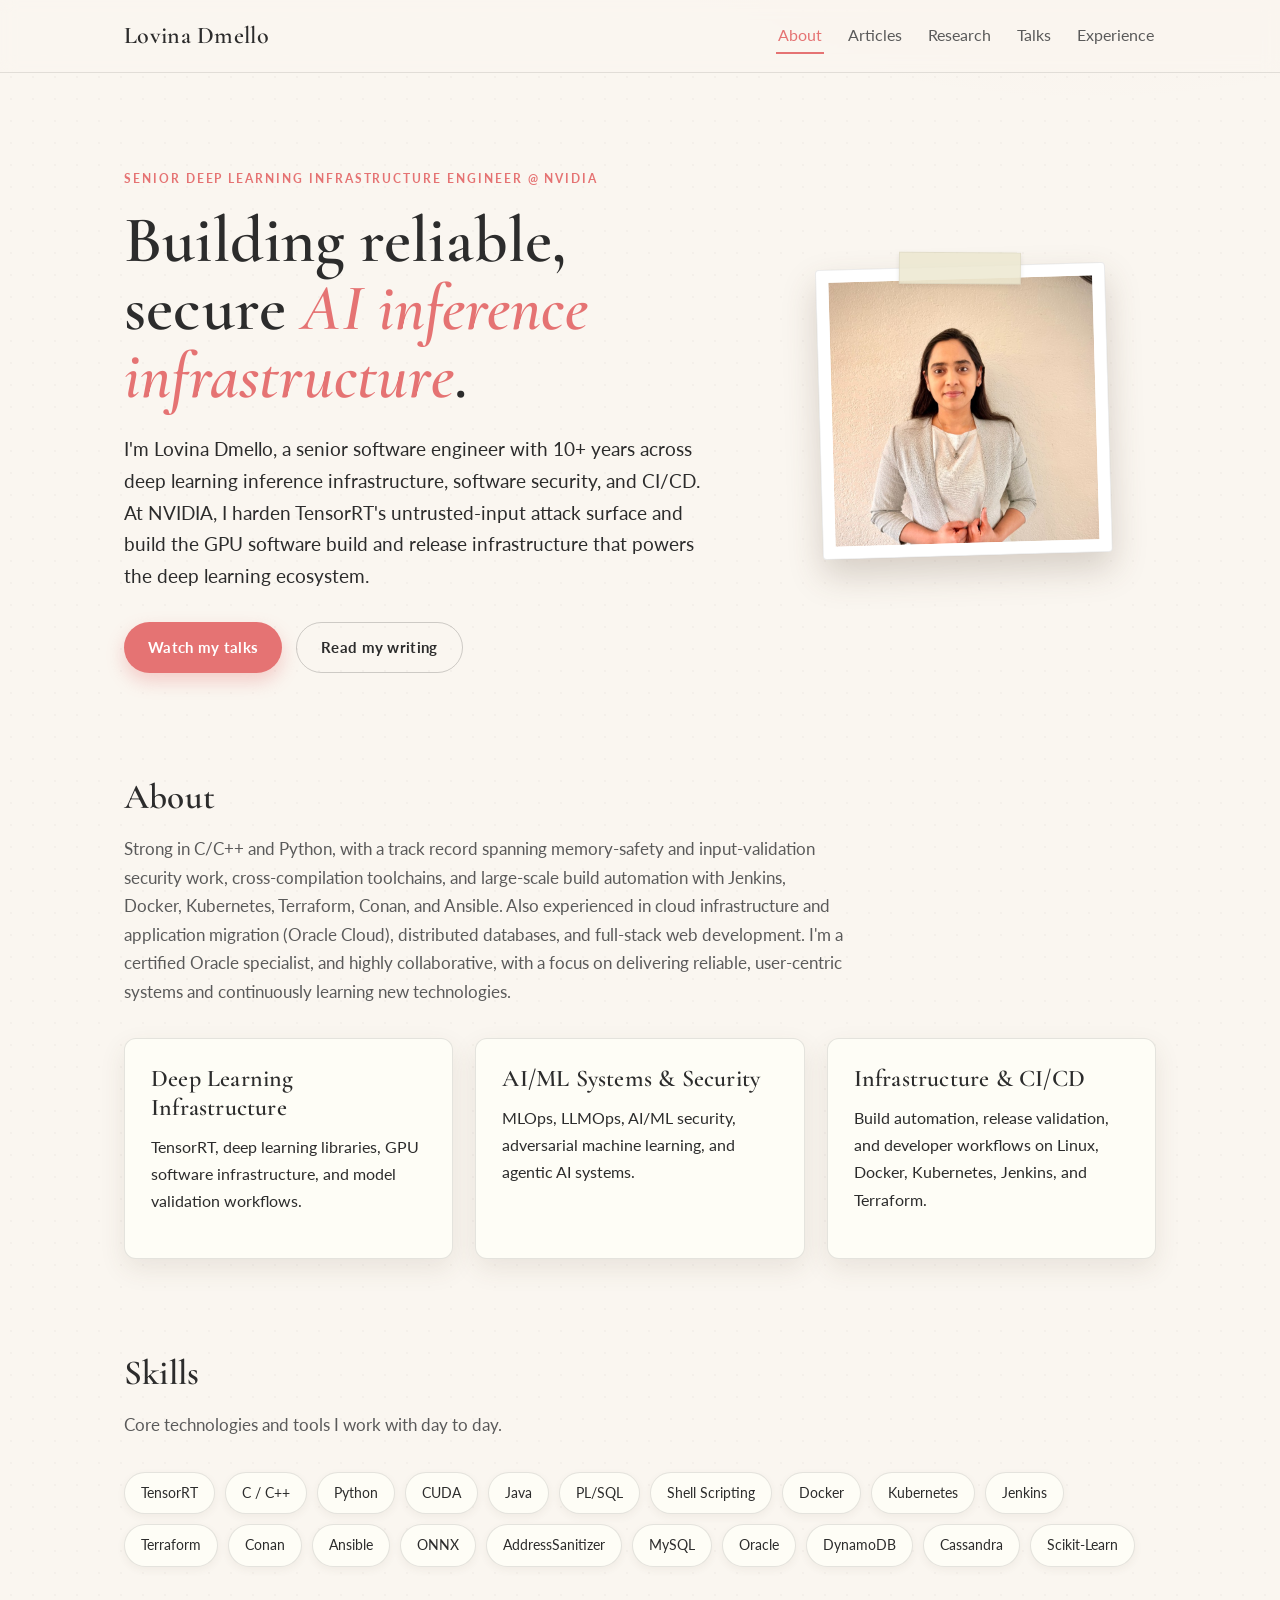
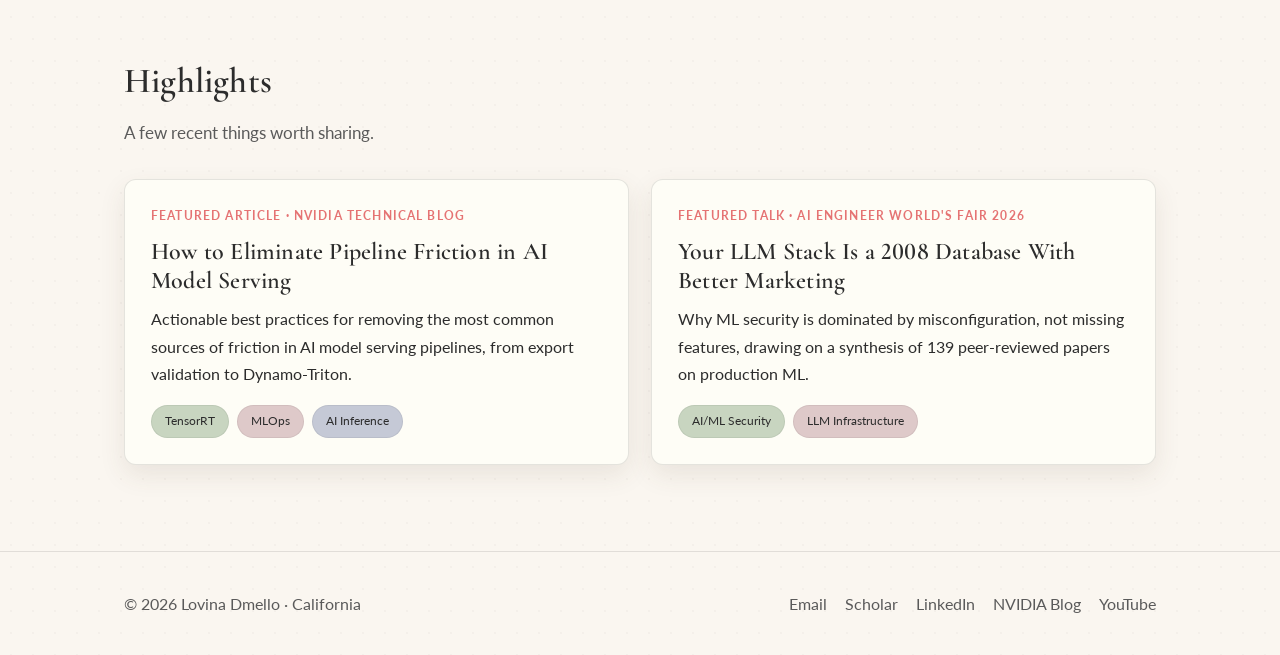
==== commit 0e71e0b4: "feat: add Research page with provisional patent Add a Research page featuring the provisional patent" ====
--- a/index.html
+++ b/index.html
@@ -18,6 +18,7 @@
       <div class="nav-links">
         <a href="index.html" class="active">About</a>
         <a href="articles.html">Articles</a>
+        <a href="research.html">Research</a>
         <a href="talks.html">Talks</a>
         <a href="experience.html">Experience</a>
       </div>
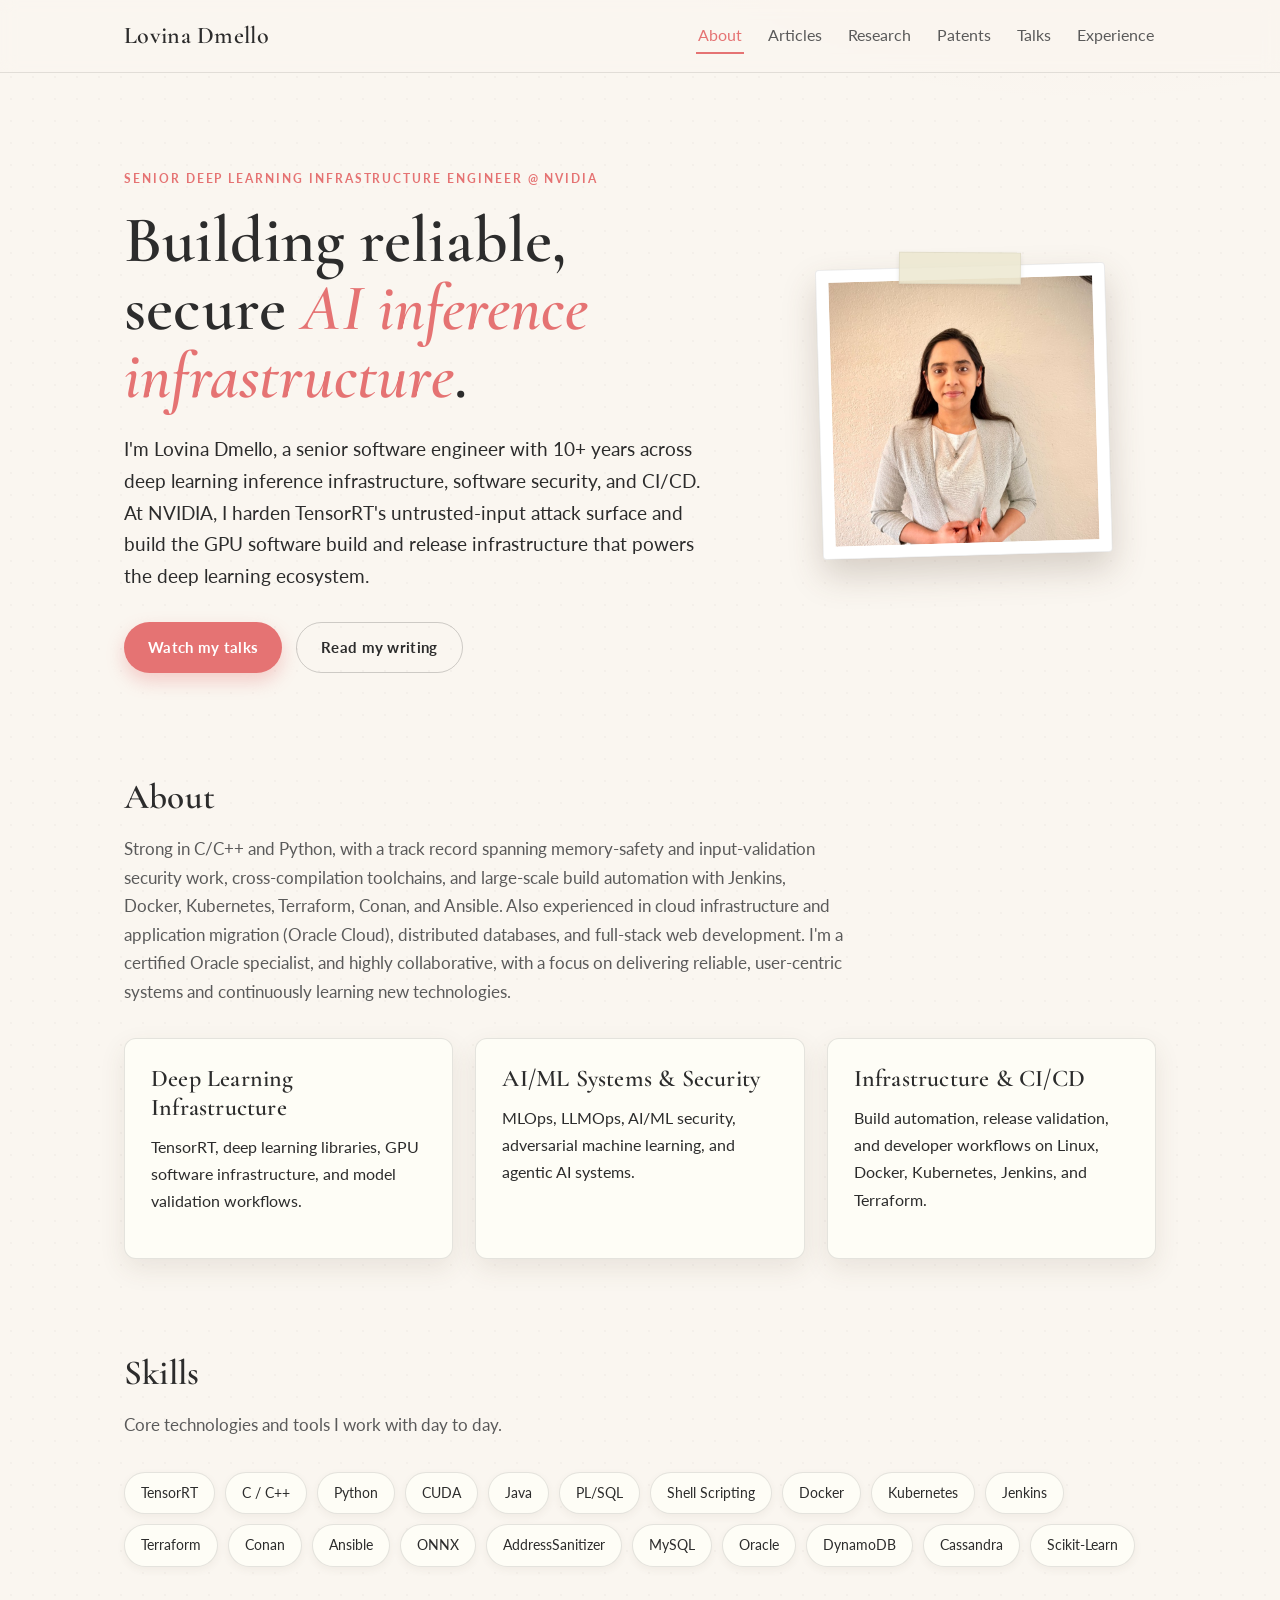
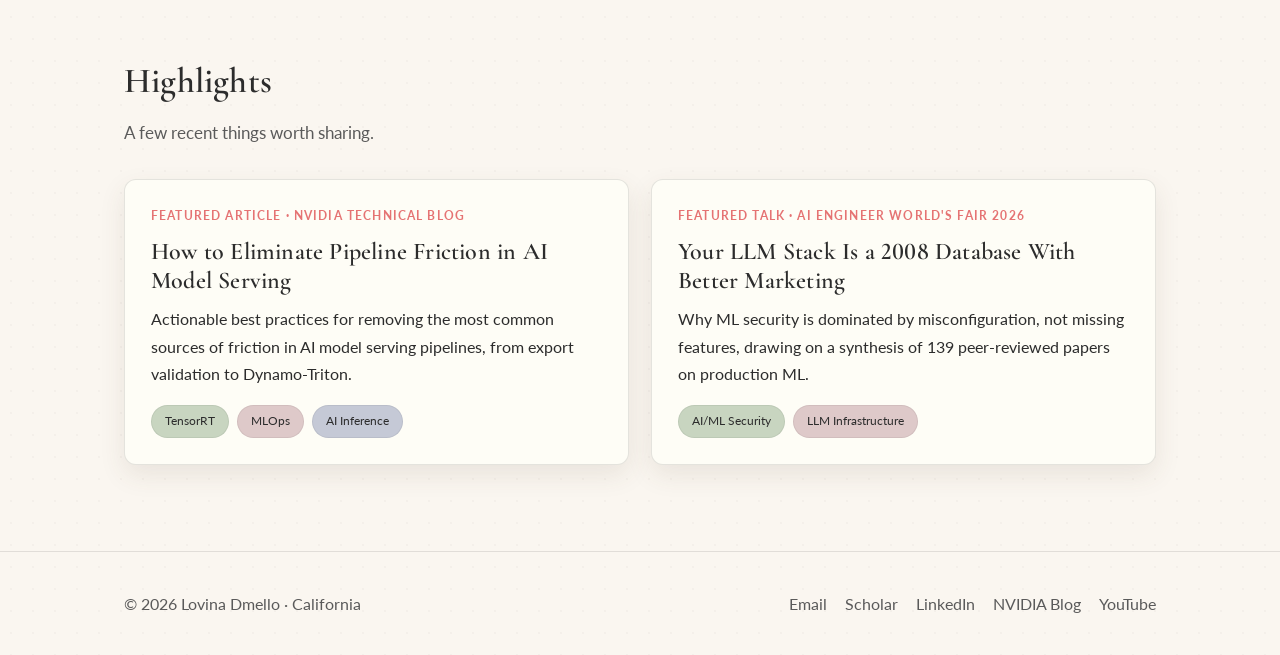
==== commit f60182f4: "Split Research and Patents into separate pages; add Patents nav tab Co-Authored-By: Claude Sonnet 5." ====
--- a/index.html
+++ b/index.html
@@ -19,6 +19,7 @@
         <a href="index.html" class="active">About</a>
         <a href="articles.html">Articles</a>
         <a href="research.html">Research</a>
+        <a href="patents.html">Patents</a>
         <a href="talks.html">Talks</a>
         <a href="experience.html">Experience</a>
       </div>
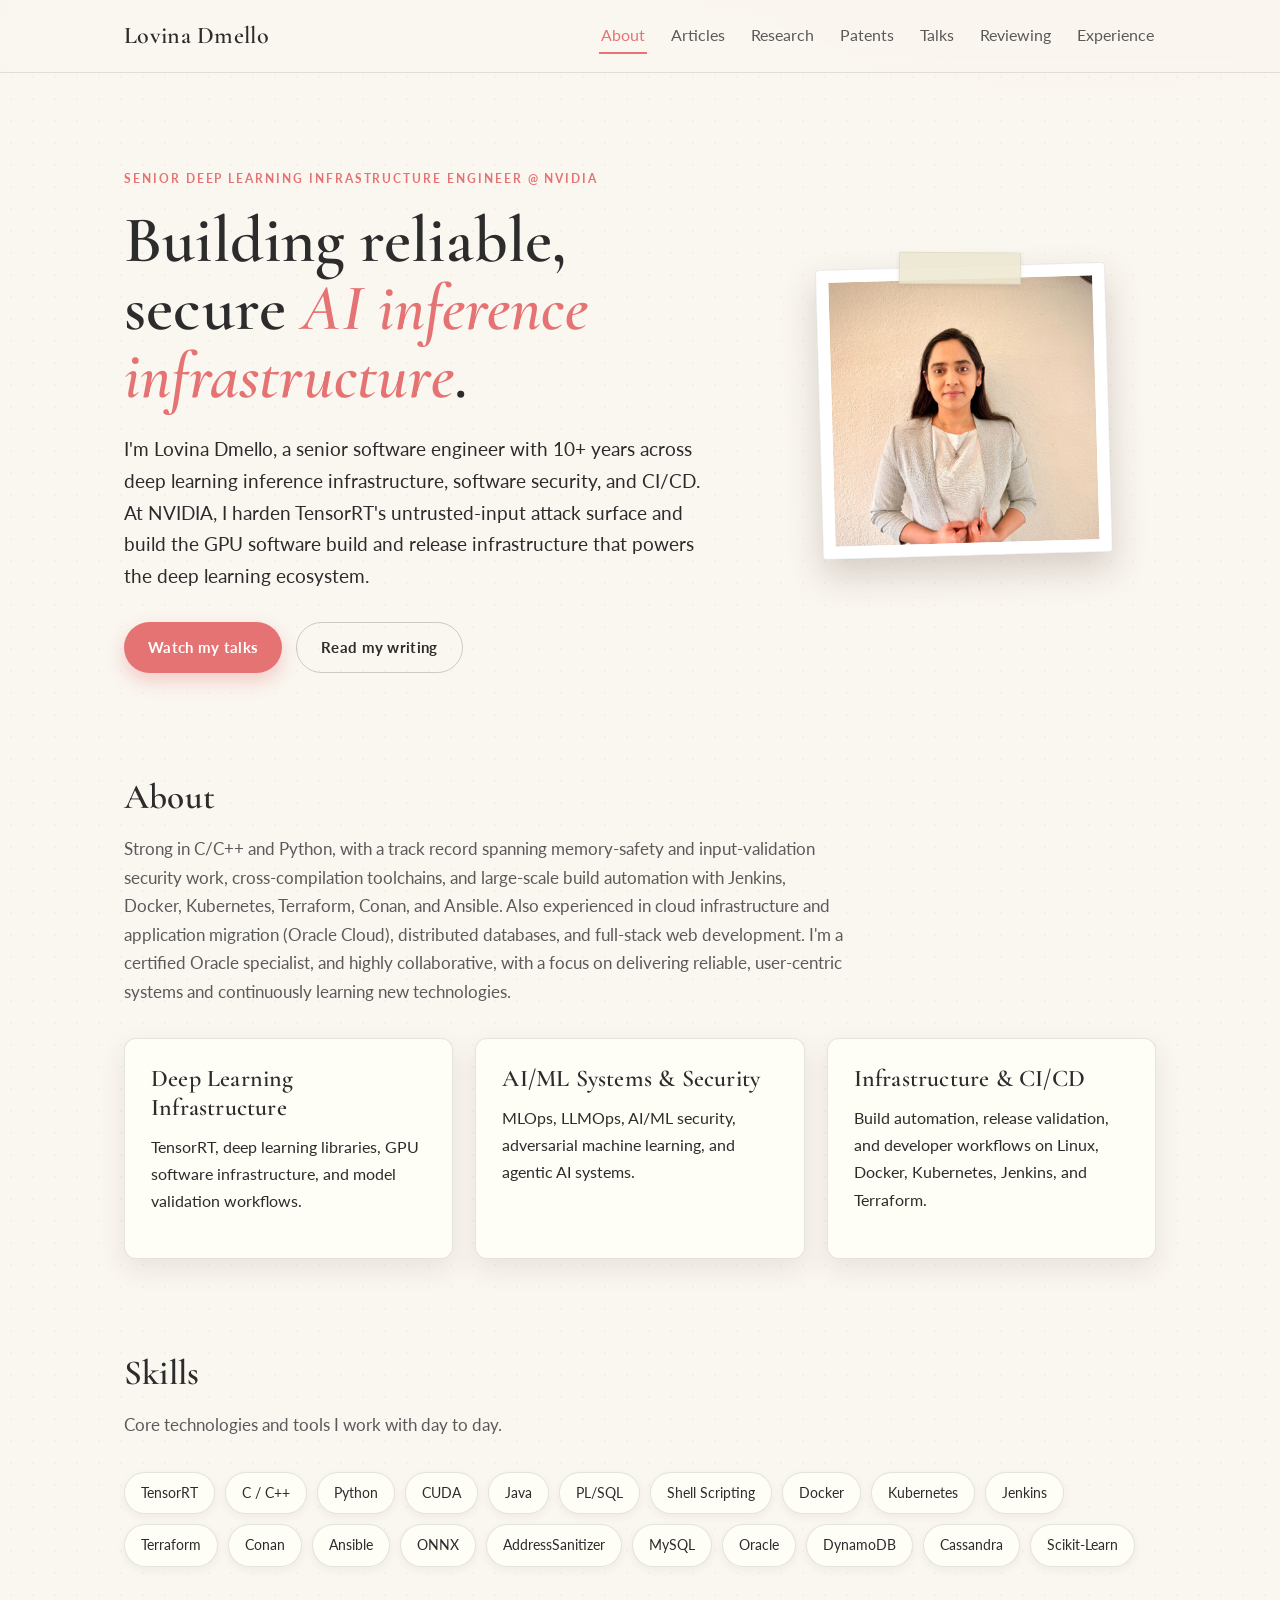
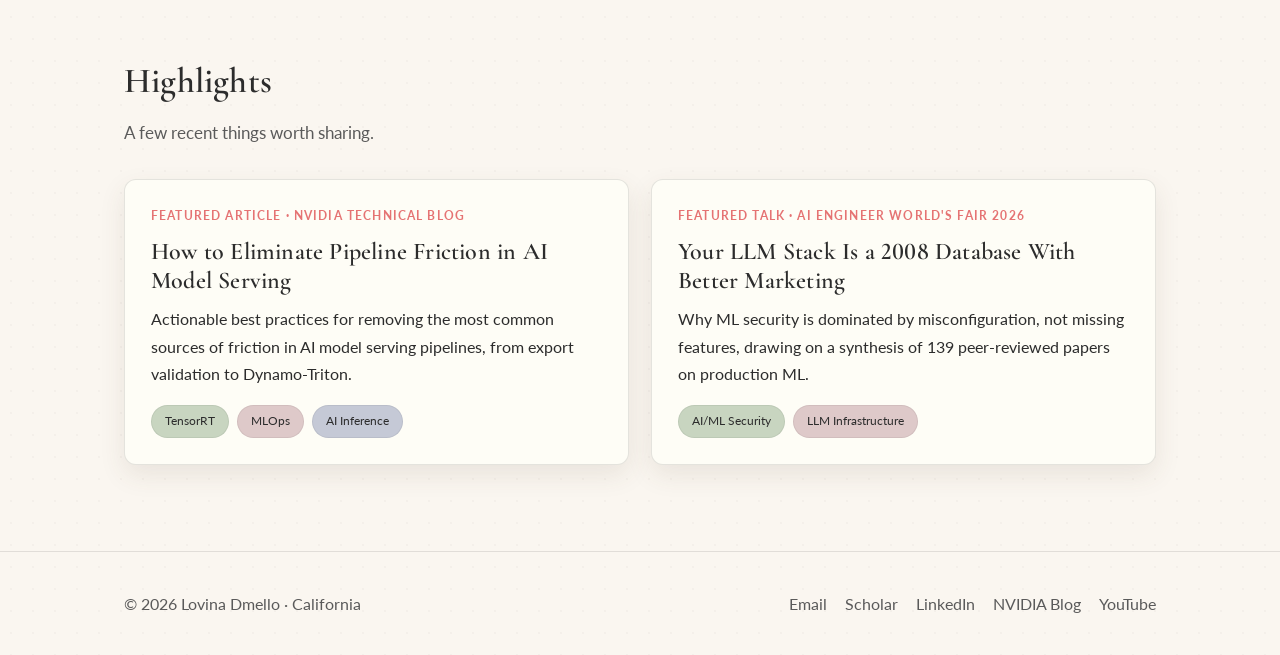
==== commit a91b7dde: "Add Peer Review page and Reviewing nav tab Co-Authored-By: Claude Fable 5.2 <noreply@anthropic.com>" ====
--- a/index.html
+++ b/index.html
@@ -21,6 +21,7 @@
         <a href="research.html">Research</a>
         <a href="patents.html">Patents</a>
         <a href="talks.html">Talks</a>
+        <a href="reviewing.html">Reviewing</a>
         <a href="experience.html">Experience</a>
       </div>
     </div>
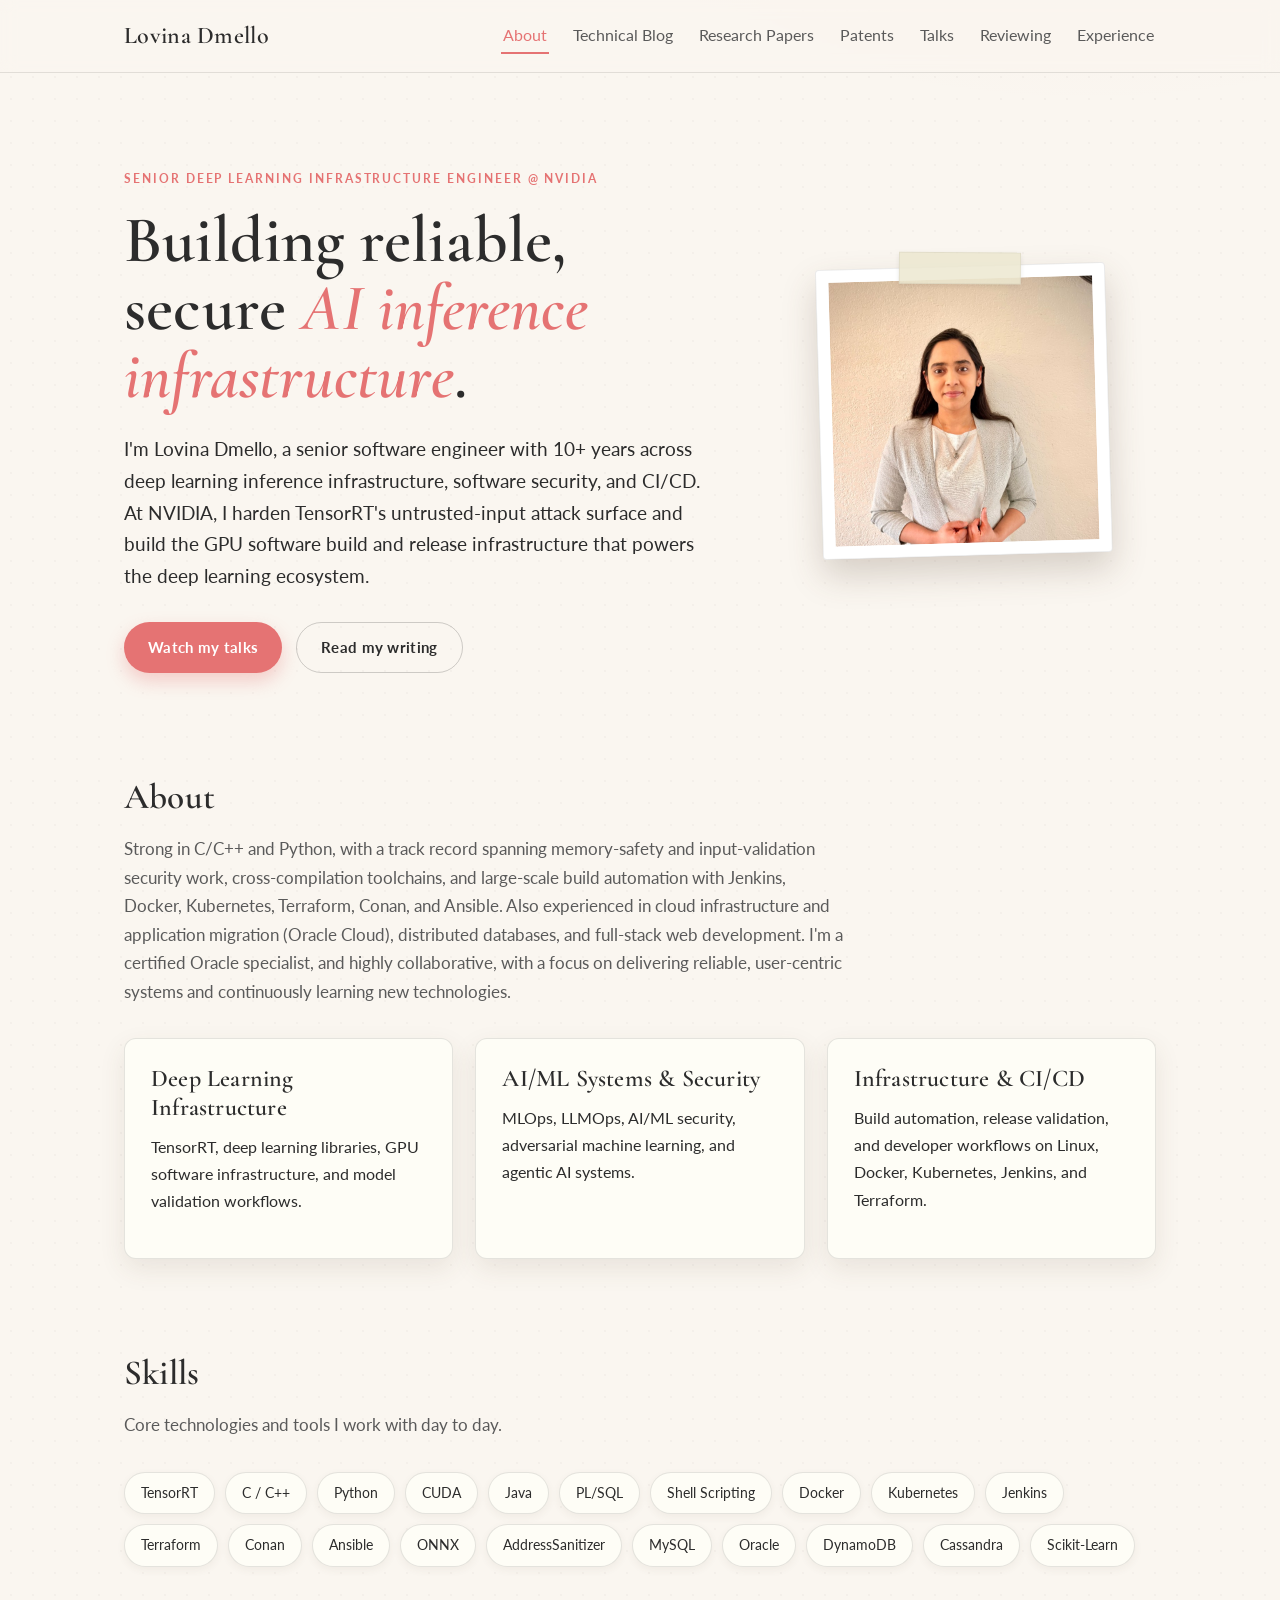
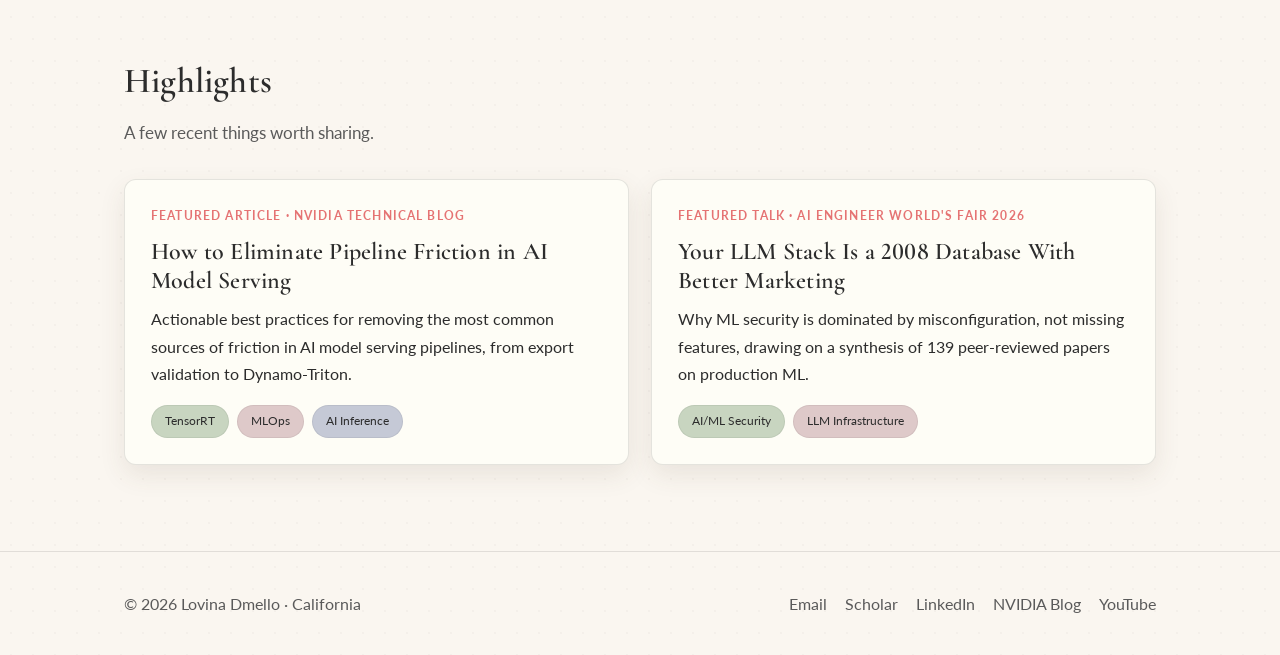
==== commit 5dbd9d24: "Rename nav tabs to Technical Blog and Research Papers Rename the Articles tab to Technical Blog and " ====
--- a/index.html
+++ b/index.html
@@ -17,8 +17,8 @@
       <a class="brand" href="index.html">Lovina <span>Dmello</span></a>
       <div class="nav-links">
         <a href="index.html" class="active">About</a>
-        <a href="articles.html">Articles</a>
-        <a href="research.html">Research</a>
+        <a href="articles.html">Technical Blog</a>
+        <a href="research.html">Research Papers</a>
         <a href="patents.html">Patents</a>
         <a href="talks.html">Talks</a>
         <a href="reviewing.html">Reviewing</a>
--- a/styles.css
+++ b/styles.css
@@ -119,6 +119,7 @@
   font-size: 0.98rem;
   font-weight: 400;
   padding: 4px 2px;
+  white-space: nowrap;
   border-bottom: 2px solid transparent;
   transition: color 0.2s ease, border-color 0.2s ease;
 }
@@ -515,3 +516,17 @@
     gap: 12px;
   }
 }
+
+/* Stack the nav a little earlier so the longer tab labels never crowd the brand */
+@media (max-width: 900px) {
+  .nav-inner {
+    height: auto;
+    padding: 14px 24px;
+    flex-direction: column;
+    gap: 12px;
+  }
+  .nav-links {
+    justify-content: center;
+    row-gap: 8px;
+  }
+}
